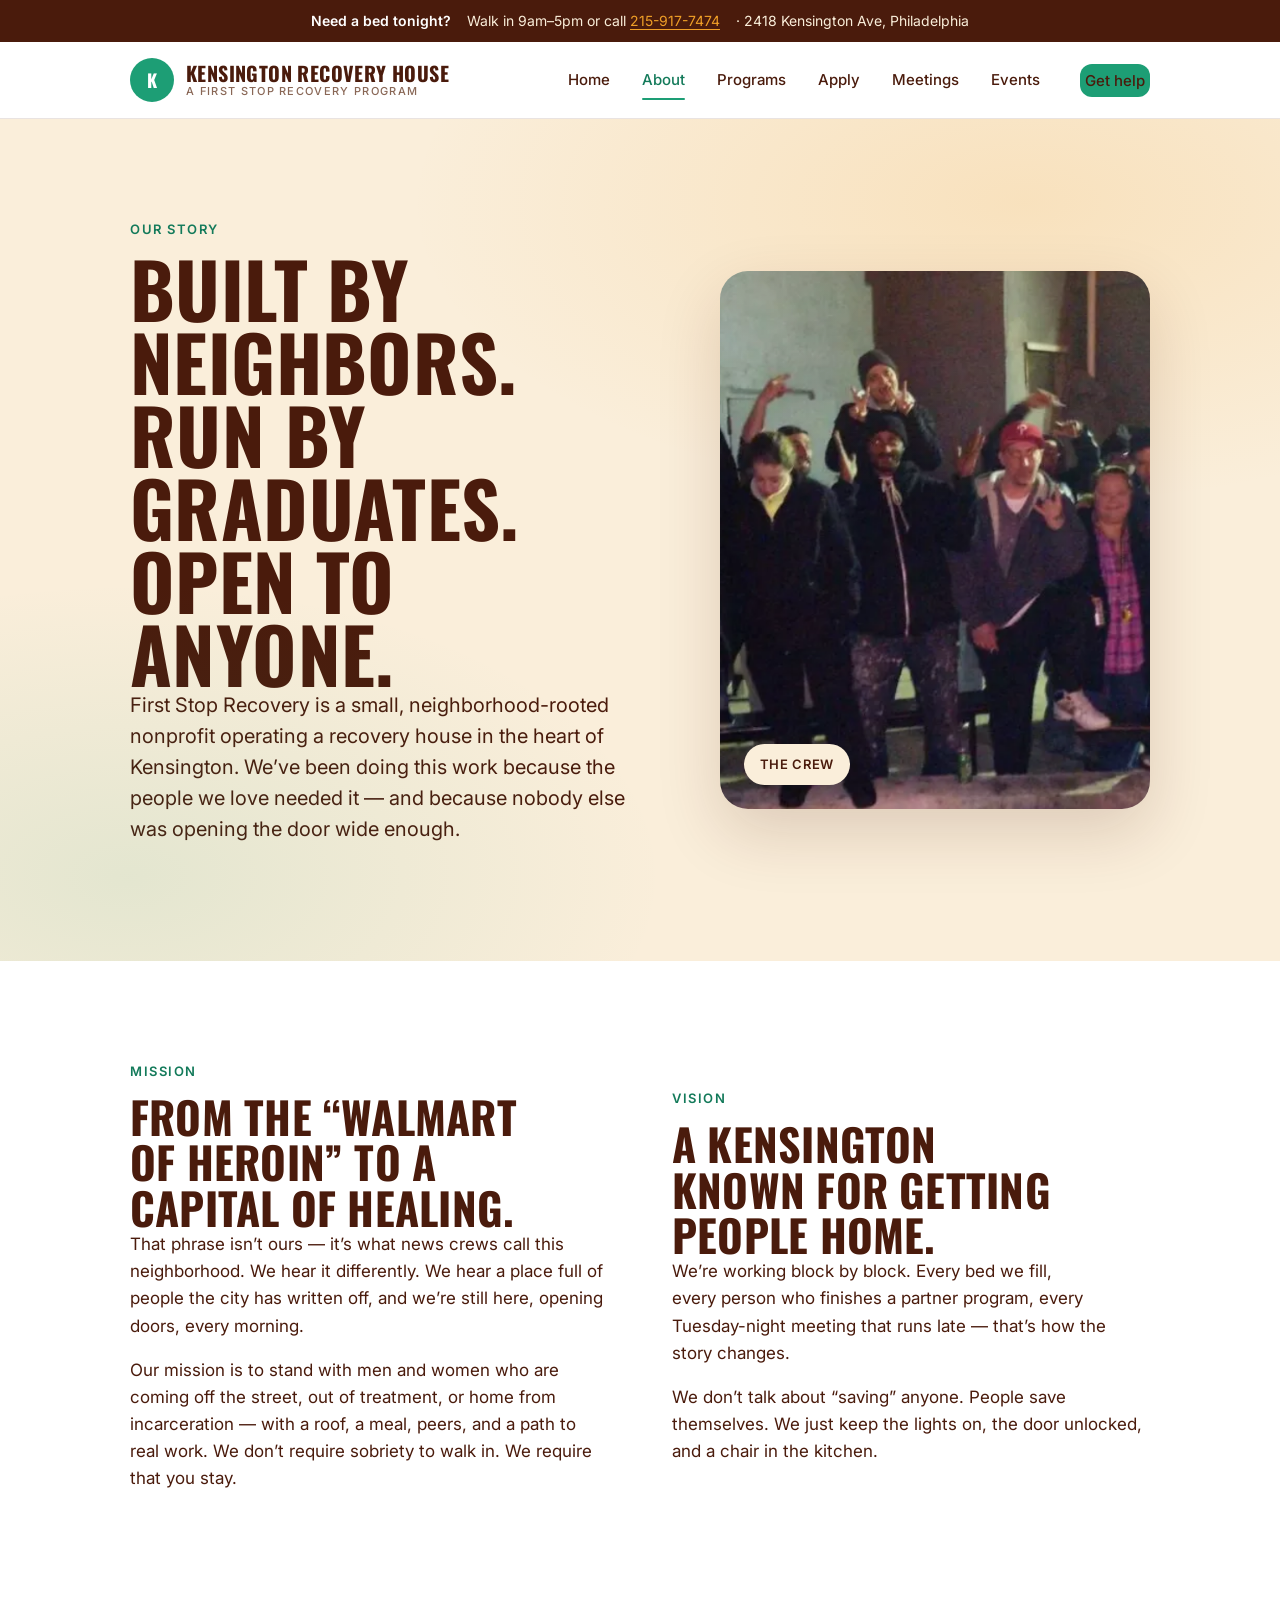
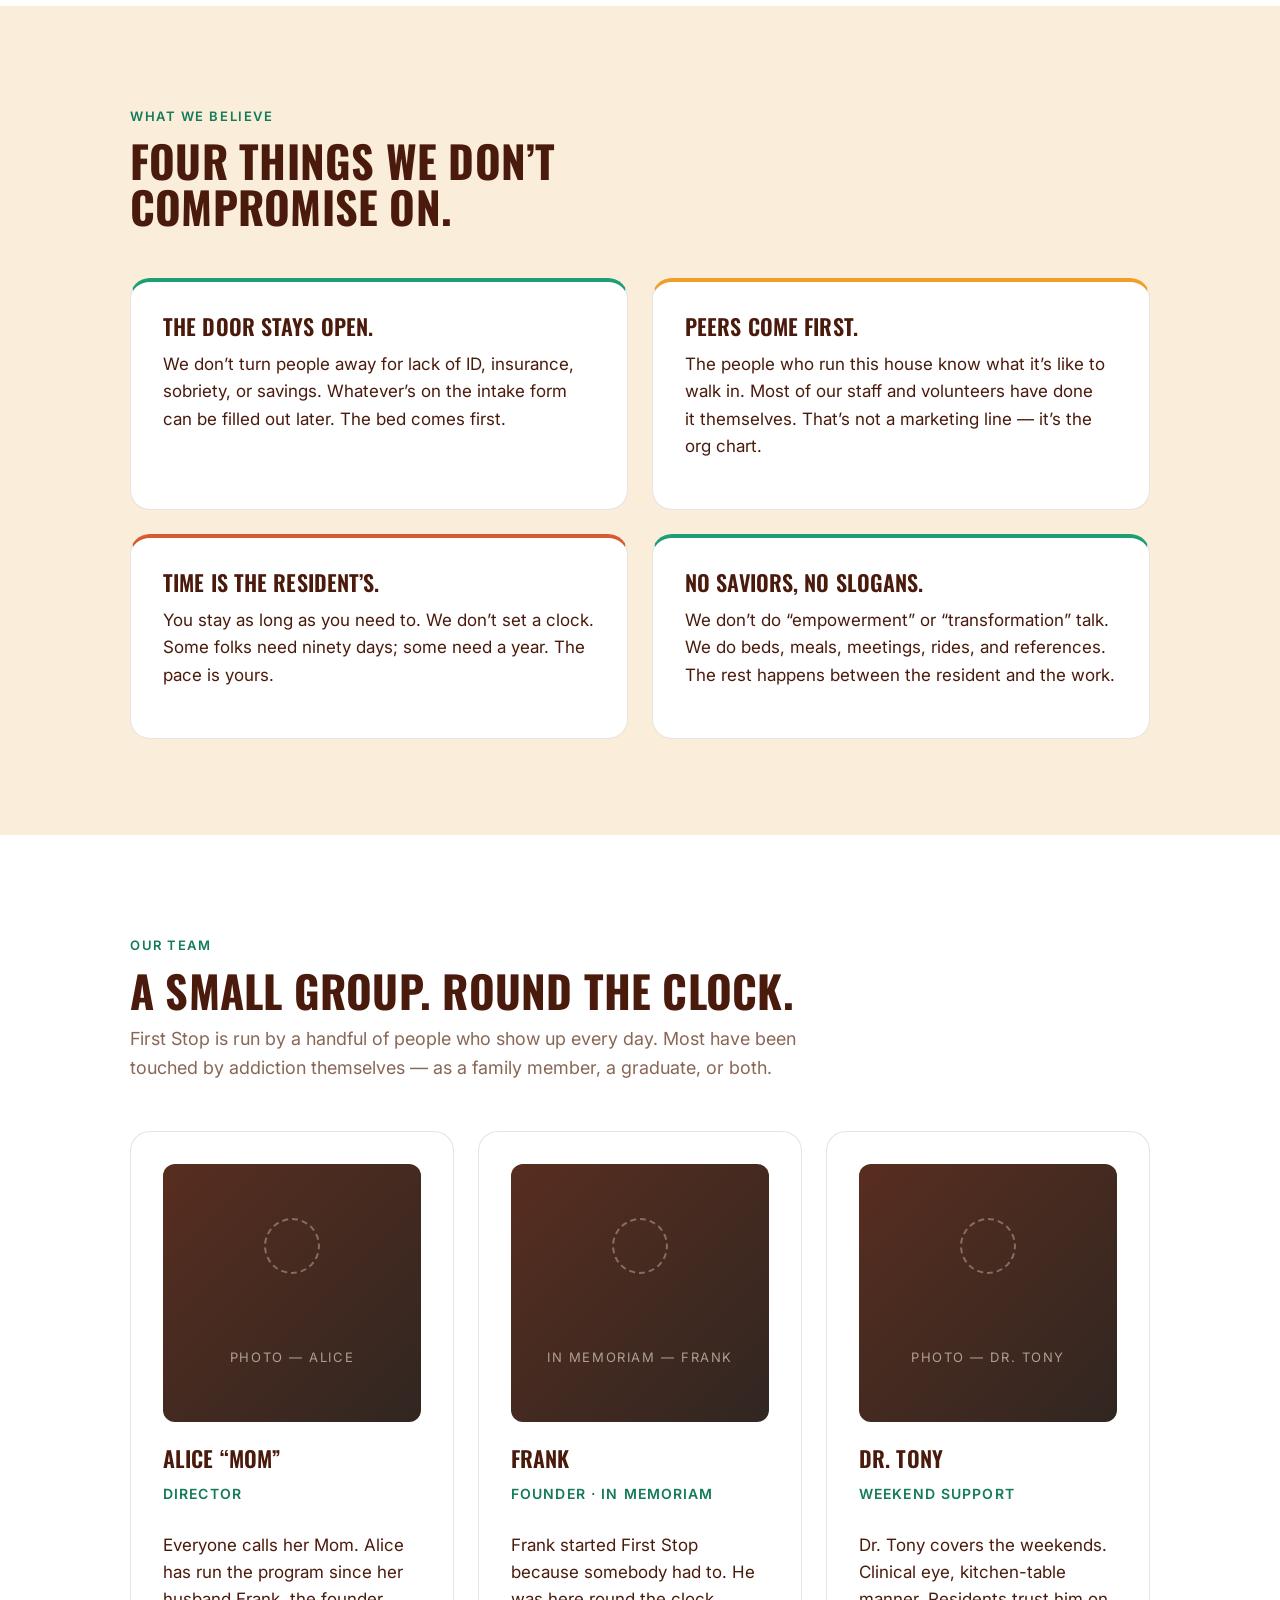
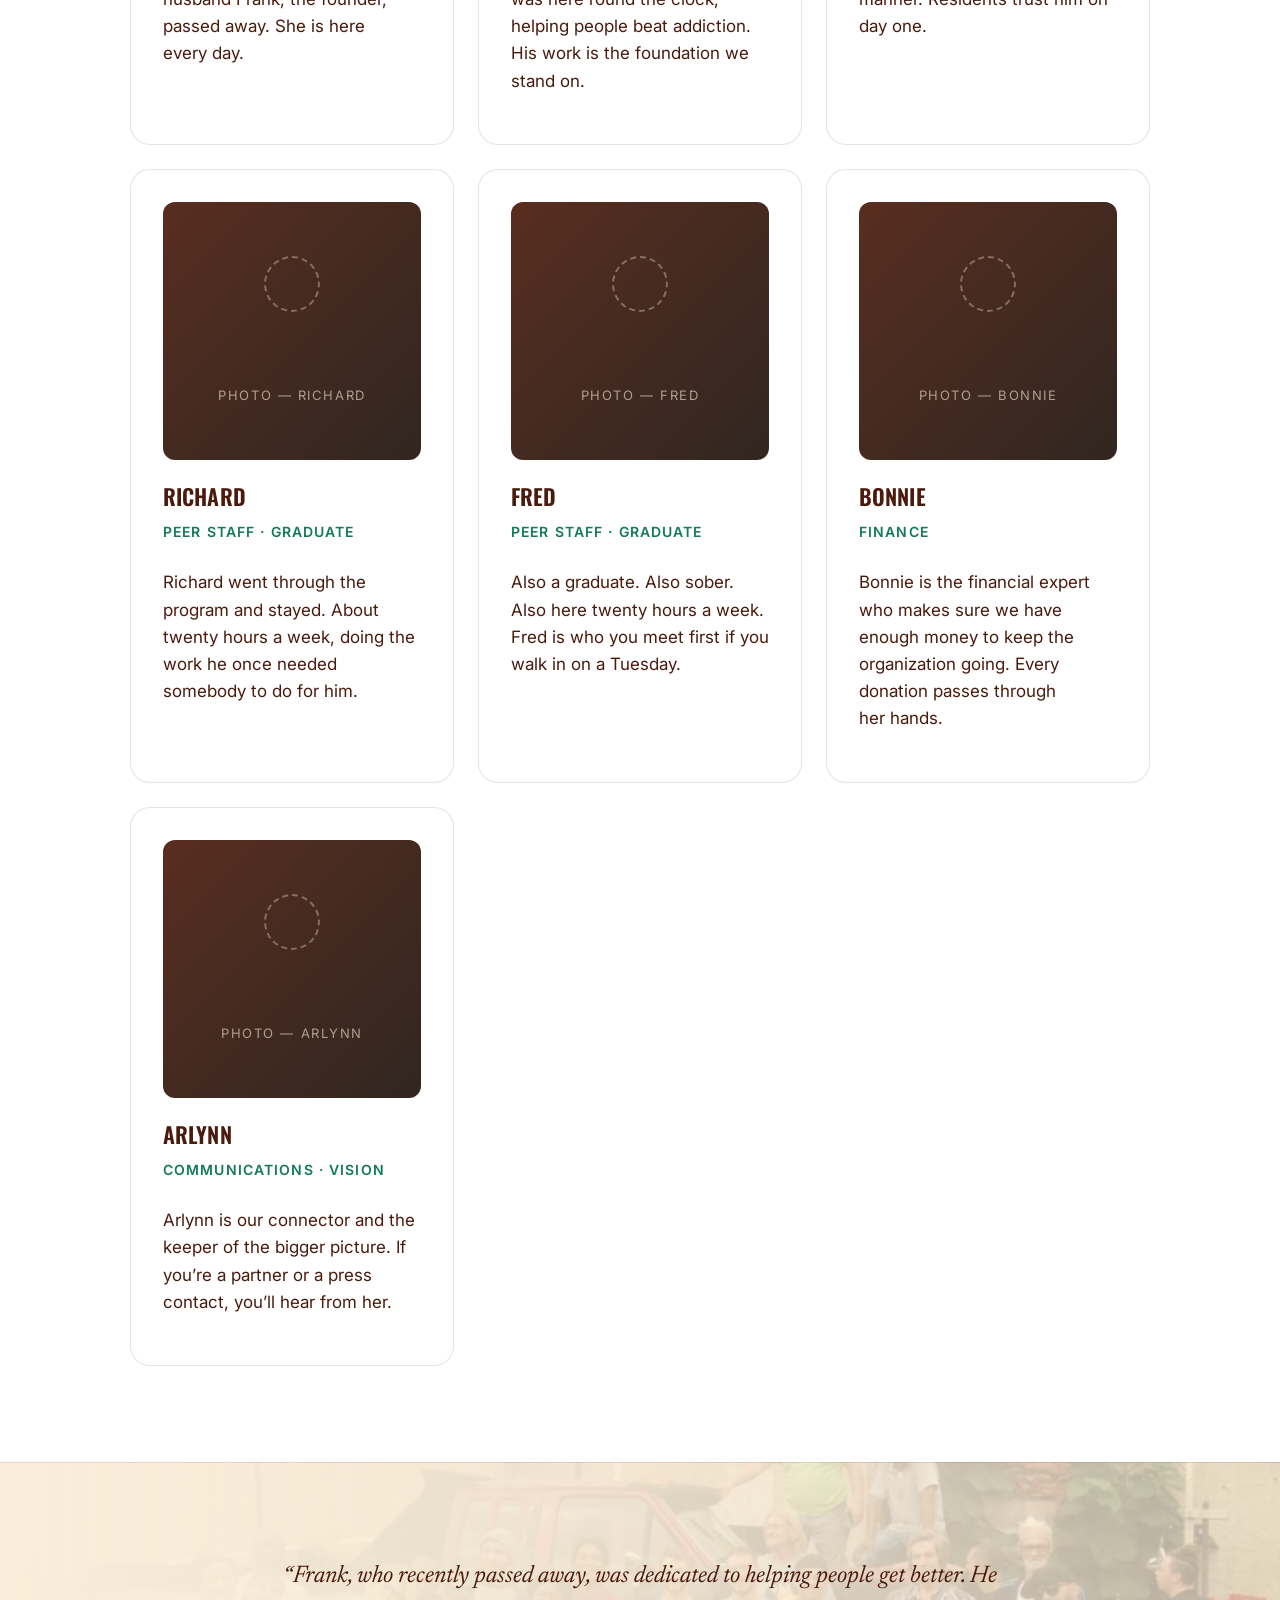
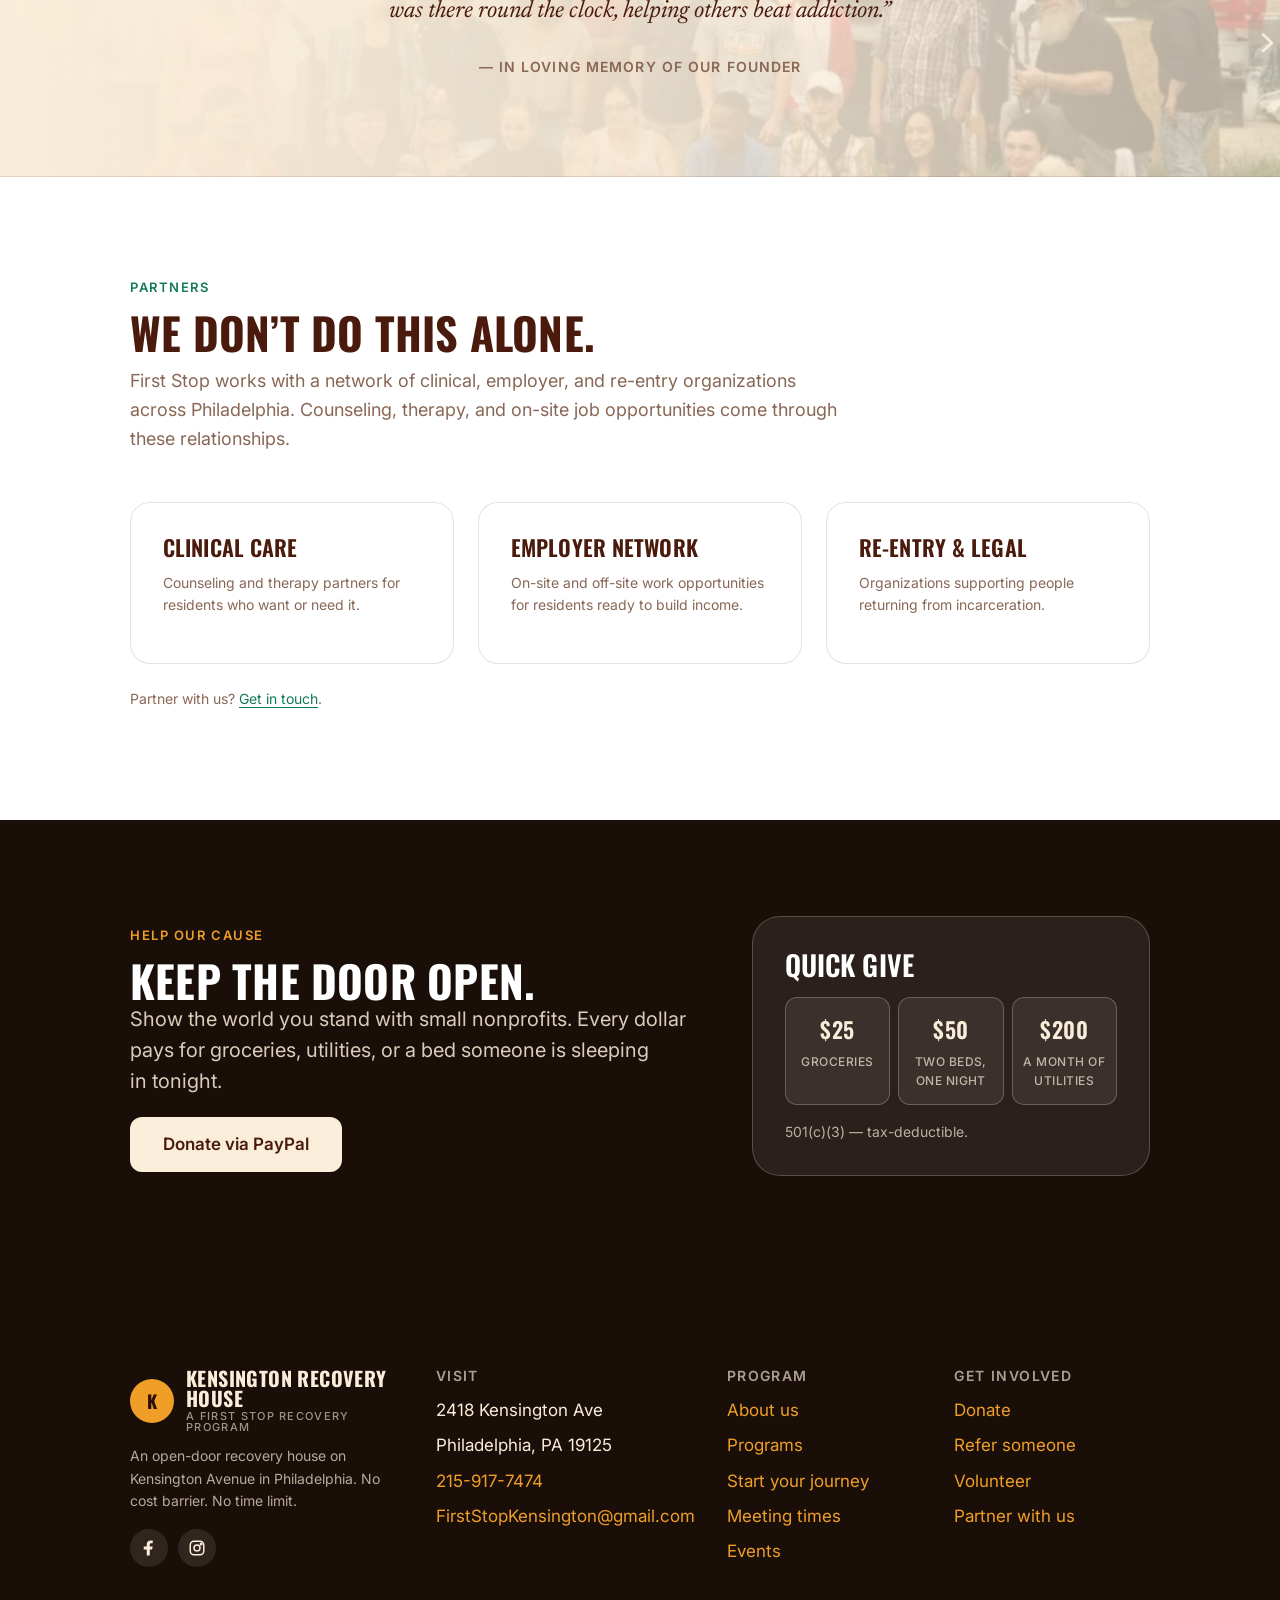
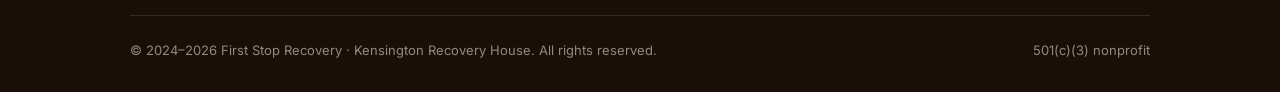
==== about.html @ dc56dfa8 "Initial website import for Kensington Recovery House. Capture the current static site as a standalon" ====
<!doctype html>
<html lang="en">
<head>
  <meta charset="utf-8" />
  <meta name="viewport" content="width=device-width, initial-scale=1" />
  <title>About — Kensington Recovery House</title>
  <meta name="description" content="The story, mission, and team behind First Stop Recovery in Kensington, Philadelphia." />
  <meta name="theme-color" content="#1A0E08" />
  <link rel="stylesheet" href="styles.css" />
  <link rel="icon" type="image/svg+xml" href="favicon.svg" />
</head>
<body data-screen-label="About">
  <a class="skip" href="#main">Skip to content</a>

  <div class="urgent-strip">
    <strong>Need a bed tonight?</strong>
    <span>Walk in 9am&ndash;5pm or call <a href="tel:2159177474">215-917-7474</a></span>
    <span>&middot; 2418 Kensington Ave, Philadelphia</span>
  </div>

  <header class="site-header">
    <div class="site-header-inner">
      <a class="brand" href="index.html" aria-label="Kensington Recovery House home">
        <span class="brand-mark" aria-hidden="true">K</span>
        <span class="brand-words">Kensington Recovery House<span class="sub">A First Stop Recovery program</span></span>
      </a>
      <button class="nav-toggle" aria-label="Open menu" aria-expanded="false" id="navToggle"><span></span></button>
      <nav class="nav" id="nav">
        <a href="index.html">Home</a>
        <a href="about.html" class="is-active">About</a>
        <a href="programs.html">Programs</a>
        <a href="start-your-journey.html">Apply</a>
        <a href="meeting-times.html">Meetings</a>
        <a href="events.html">Events</a>
        <a class="btn btn-primary nav-cta" href="start-your-journey.html">Get help</a>
      </nav>
    </div>
  </header>

  <main id="main">

    <!-- ============ PAGE HERO ============ -->
    <section class="hero" style="padding: var(--space-9) 0;">
      <div class="container hero-inner">
        <div>
          <span class="eyebrow">Our story</span>
          <h1>Built by neighbors. Run by graduates. Open to anyone.</h1>
          <p class="lead">First Stop Recovery is a small, neighborhood-rooted nonprofit operating a recovery house in the heart of Kensington. We&rsquo;ve been doing this work because the people we love needed it &mdash; and because nobody else was opening the door wide enough.</p>
        </div>
        <div class="hero-photo" style="background-image: url('photos/group-outdoor.png'); background-size: cover; background-position: center;" role="img" aria-label="Group portrait of the First Stop crew">
          <span class="photo-tag">The crew</span>
        </div>
      </div>
    </section>

    <!-- ============ MISSION / VISION ============ -->
    <section class="bg-paper">
      <div class="container">
        <div class="split">
          <div>
            <span class="eyebrow">Mission</span>
            <h2>From the &ldquo;Walmart of Heroin&rdquo; to a capital of healing.</h2>
            <p>That phrase isn&rsquo;t ours &mdash; it&rsquo;s what news crews call this neighborhood. We hear it differently. We hear a place full of people the city has written off, and we&rsquo;re still here, opening doors, every morning.</p>
            <p>Our mission is to stand with men and women who are coming off the street, out of treatment, or home from incarceration &mdash; with a roof, a meal, peers, and a path to real work. We don&rsquo;t require sobriety to walk in. We require that you stay.</p>
          </div>
          <div>
            <span class="eyebrow">Vision</span>
            <h2>A Kensington known for getting people home.</h2>
            <p>We&rsquo;re working block by block. Every bed we fill, every person who finishes a partner program, every Tuesday-night meeting that runs late &mdash; that&rsquo;s how the story changes.</p>
            <p>We don&rsquo;t talk about &ldquo;saving&rdquo; anyone. People save themselves. We just keep the lights on, the door unlocked, and a chair in the kitchen.</p>
          </div>
        </div>
      </div>
    </section>

    <!-- ============ VALUES ============ -->
    <section class="bg-cream">
      <div class="container">
        <div class="section-head">
          <span class="eyebrow">What we believe</span>
          <h2>Four things we don&rsquo;t compromise on.</h2>
        </div>
        <div class="grid-2">
          <div class="card card-accent">
            <h3>The door stays open.</h3>
            <p>We don&rsquo;t turn people away for lack of ID, insurance, sobriety, or savings. Whatever&rsquo;s on the intake form can be filled out later. The bed comes first.</p>
          </div>
          <div class="card card-accent gold">
            <h3>Peers come first.</h3>
            <p>The people who run this house know what it&rsquo;s like to walk in. Most of our staff and volunteers have done it themselves. That&rsquo;s not a marketing line &mdash; it&rsquo;s the org chart.</p>
          </div>
          <div class="card card-accent red">
            <h3>Time is the resident&rsquo;s.</h3>
            <p>You stay as long as you need to. We don&rsquo;t set a clock. Some folks need ninety days; some need a year. The pace is yours.</p>
          </div>
          <div class="card card-accent">
            <h3>No saviors, no slogans.</h3>
            <p>We don&rsquo;t do &ldquo;empowerment&rdquo; or &ldquo;transformation&rdquo; talk. We do beds, meals, meetings, rides, and references. The rest happens between the resident and the work.</p>
          </div>
        </div>
      </div>
    </section>

    <!-- ============ THE TEAM ============ -->
    <section class="bg-paper">
      <div class="container">
        <div class="section-head">
          <span class="eyebrow">Our team</span>
          <h2>A small group. Round the clock.</h2>
          <p>First Stop is run by a handful of people who show up every day. Most have been touched by addiction themselves &mdash; as a family member, a graduate, or both.</p>
        </div>
        <div class="grid-3">
          <div class="card">
            <div class="photo-placeholder" style="aspect-ratio: 1/1; border-radius: var(--radius-md); margin-bottom: var(--space-3);">Photo &mdash; Alice</div>
            <h3 style="font-size: 22px;">Alice &ldquo;Mom&rdquo;</h3>
            <p class="small" style="color: var(--teal-press); font-weight: 600; text-transform: uppercase; letter-spacing: 0.08em;">Director</p>
            <p>Everyone calls her Mom. Alice has run the program since her husband Frank, the founder, passed away. She is here every day.</p>
          </div>
          <div class="card">
            <div class="photo-placeholder" style="aspect-ratio: 1/1; border-radius: var(--radius-md); margin-bottom: var(--space-3);">In memoriam &mdash; Frank</div>
            <h3 style="font-size: 22px;">Frank</h3>
            <p class="small" style="color: var(--teal-press); font-weight: 600; text-transform: uppercase; letter-spacing: 0.08em;">Founder &middot; In memoriam</p>
            <p>Frank started First Stop because somebody had to. He was here round the clock, helping people beat addiction. His work is the foundation we stand on.</p>
          </div>
          <div class="card">
            <div class="photo-placeholder" style="aspect-ratio: 1/1; border-radius: var(--radius-md); margin-bottom: var(--space-3);">Photo &mdash; Dr. Tony</div>
            <h3 style="font-size: 22px;">Dr. Tony</h3>
            <p class="small" style="color: var(--teal-press); font-weight: 600; text-transform: uppercase; letter-spacing: 0.08em;">Weekend support</p>
            <p>Dr. Tony covers the weekends. Clinical eye, kitchen-table manner. Residents trust him on day one.</p>
          </div>
          <div class="card">
            <div class="photo-placeholder" style="aspect-ratio: 1/1; border-radius: var(--radius-md); margin-bottom: var(--space-3);">Photo &mdash; Richard</div>
            <h3 style="font-size: 22px;">Richard</h3>
            <p class="small" style="color: var(--teal-press); font-weight: 600; text-transform: uppercase; letter-spacing: 0.08em;">Peer staff &middot; Graduate</p>
            <p>Richard went through the program and stayed. About twenty hours a week, doing the work he once needed somebody to do for him.</p>
          </div>
          <div class="card">
            <div class="photo-placeholder" style="aspect-ratio: 1/1; border-radius: var(--radius-md); margin-bottom: var(--space-3);">Photo &mdash; Fred</div>
            <h3 style="font-size: 22px;">Fred</h3>
            <p class="small" style="color: var(--teal-press); font-weight: 600; text-transform: uppercase; letter-spacing: 0.08em;">Peer staff &middot; Graduate</p>
            <p>Also a graduate. Also sober. Also here twenty hours a week. Fred is who you meet first if you walk in on a Tuesday.</p>
          </div>
          <div class="card">
            <div class="photo-placeholder" style="aspect-ratio: 1/1; border-radius: var(--radius-md); margin-bottom: var(--space-3);">Photo &mdash; Bonnie</div>
            <h3 style="font-size: 22px;">Bonnie</h3>
            <p class="small" style="color: var(--teal-press); font-weight: 600; text-transform: uppercase; letter-spacing: 0.08em;">Finance</p>
            <p>Bonnie is the financial expert who makes sure we have enough money to keep the organization going. Every donation passes through her hands.</p>
          </div>
          <div class="card">
            <div class="photo-placeholder" style="aspect-ratio: 1/1; border-radius: var(--radius-md); margin-bottom: var(--space-3);">Photo &mdash; Arlynn</div>
            <h3 style="font-size: 22px;">Arlynn</h3>
            <p class="small" style="color: var(--teal-press); font-weight: 600; text-transform: uppercase; letter-spacing: 0.08em;">Communications &middot; Vision</p>
            <p>Arlynn is our connector and the keeper of the bigger picture. If you&rsquo;re a partner or a press contact, you&rsquo;ll hear from her.</p>
          </div>
        </div>
      </div>
    </section>

    <!-- ============ FRANK TRIBUTE ============ -->
    <section class="callout" style="background-image: linear-gradient(to right, var(--cream) 0%, color-mix(in srgb, var(--cream) 90%, transparent) 50%, color-mix(in srgb, var(--cream) 70%, transparent) 100%), url('photos/group-night.png'); background-size: cover; background-position: center;">
      <div class="container">
        <p class="quote">&ldquo;Frank, who recently passed away, was dedicated to helping people get better. He was there round the clock, helping others beat addiction.&rdquo;</p>
        <cite>&mdash; In loving memory of our founder</cite>
      </div>
    </section>

    <!-- ============ PARTNERS ============ -->
    <section class="bg-paper">
      <div class="container">
        <div class="section-head">
          <span class="eyebrow">Partners</span>
          <h2>We don&rsquo;t do this alone.</h2>
          <p>First Stop works with a network of clinical, employer, and re-entry organizations across Philadelphia. Counseling, therapy, and on-site job opportunities come through these relationships.</p>
        </div>
        <div class="grid-3">
          <div class="card"><h3>Clinical care</h3><p class="small" style="color: var(--fg-muted);">Counseling and therapy partners for residents who want or need it.</p></div>
          <div class="card"><h3>Employer network</h3><p class="small" style="color: var(--fg-muted);">On-site and off-site work opportunities for residents ready to build income.</p></div>
          <div class="card"><h3>Re-entry & legal</h3><p class="small" style="color: var(--fg-muted);">Organizations supporting people returning from incarceration.</p></div>
        </div>
        <p class="small" style="color: var(--fg-muted); margin-top: var(--space-5);">Partner with us? <a href="start-your-journey.html#partner">Get in touch</a>.</p>
      </div>
    </section>

    <!-- ============ DONATE CTA ============ -->
    <section class="cta-band">
      <div class="container">
        <div>
          <span class="eyebrow" style="color: var(--gold);">Help our cause</span>
          <h2>Keep the door open.</h2>
          <p class="lead" style="color: color-mix(in srgb, var(--cream) 85%, transparent); max-width: 50ch;">Show the world you stand with small nonprofits. Every dollar pays for groceries, utilities, or a bed someone is sleeping in tonight.</p>
          <a class="btn btn-on-dark btn-lg" href="https://www.paypal.com/donate" target="_blank" rel="noopener">Donate via PayPal</a>
        </div>
        <div class="donate-card">
          <h3 style="color: #fff;">Quick give</h3>
          <div class="donate-row">
            <a class="donate-amount" href="https://www.paypal.com/donate" target="_blank" rel="noopener">$25<span class="note">Groceries</span></a>
            <a class="donate-amount" href="https://www.paypal.com/donate" target="_blank" rel="noopener">$50<span class="note">Two beds, one night</span></a>
            <a class="donate-amount" href="https://www.paypal.com/donate" target="_blank" rel="noopener">$200<span class="note">A month of utilities</span></a>
          </div>
          <small style="color: color-mix(in srgb, var(--cream) 70%, transparent);">501(c)(3) &mdash; tax-deductible.</small>
        </div>
      </div>
    </section>

  </main>

  <footer class="site-footer">
    <div class="container">
      <div class="footer-grid">
        <div class="footer-brand">
          <a class="brand" href="index.html" style="color: var(--cream);">
            <span class="brand-mark" aria-hidden="true">K</span>
            <span class="brand-words">Kensington Recovery House<span class="sub" style="color: color-mix(in srgb, var(--cream) 60%, transparent);">A First Stop Recovery program</span></span>
          </a>
          <p>An open-door recovery house on Kensington Avenue in Philadelphia. No cost barrier. No time limit.</p>
          <div class="social-row" style="margin-top: var(--space-4);">
            <a href="https://www.facebook.com/firststoprecovery/" target="_blank" rel="noopener" aria-label="Facebook"><svg width="18" height="18" viewBox="0 0 24 24" fill="currentColor"><path d="M13 22v-8h3l1-4h-4V7.5c0-1.1.5-2 2-2h2V2.1C16.6 2 15.4 1.9 14.3 1.9c-3.2 0-5.3 2-5.3 5.5V10H5v4h4v8h4z"/></svg></a>
            <a href="https://www.instagram.com/" target="_blank" rel="noopener" aria-label="Instagram"><svg width="18" height="18" viewBox="0 0 24 24" fill="none" stroke="currentColor" stroke-width="2"><rect x="3" y="3" width="18" height="18" rx="5"/><circle cx="12" cy="12" r="4"/><circle cx="17.5" cy="6.5" r="1" fill="currentColor"/></svg></a>
          </div>
        </div>
        <div><h4>Visit</h4><ul><li>2418 Kensington Ave</li><li>Philadelphia, PA 19125</li><li><a href="tel:2159177474">215-917-7474</a></li><li><a href="mailto:FirstStopKensington@gmail.com">FirstStopKensington@gmail.com</a></li></ul></div>
        <div><h4>Program</h4><ul><li><a href="about.html">About us</a></li><li><a href="programs.html">Programs</a></li><li><a href="start-your-journey.html">Start your journey</a></li><li><a href="meeting-times.html">Meeting times</a></li><li><a href="events.html">Events</a></li></ul></div>
        <div><h4>Get involved</h4><ul><li><a href="https://www.paypal.com/donate" target="_blank" rel="noopener">Donate</a></li><li><a href="start-your-journey.html#refer">Refer someone</a></li><li><a href="start-your-journey.html#volunteer">Volunteer</a></li><li><a href="start-your-journey.html#partner">Partner with us</a></li></ul></div>
      </div>
      <div class="footer-bottom">
        <span>&copy; 2024&ndash;2026 First Stop Recovery &middot; Kensington Recovery House. All rights reserved.</span>
        <span>501(c)(3) nonprofit</span>
      </div>
    </div>
  </footer>

  <script>
    (function(){var t=document.getElementById('navToggle'),n=document.getElementById('nav');if(!t||!n)return;t.addEventListener('click',function(){var o=n.classList.toggle('is-open');t.setAttribute('aria-expanded',String(o));});})();
    (function(){if(!('IntersectionObserver' in window))return;var els=document.querySelectorAll('.card, .stat, .section-head, .hero-photo');els.forEach(function(el){el.classList.add('reveal');});var io=new IntersectionObserver(function(es){es.forEach(function(e){if(e.isIntersecting){e.target.classList.add('in');io.unobserve(e.target);}});},{threshold:0.12});els.forEach(function(el){io.observe(el);});})();
  </script>
</body>
</html>
---- styles.css ----
/* =========================================================
   Kensington Recovery House — site styles
   Built on First Stop Recovery / Second Chance Slice tokens.
   Brand colors only — restrained for a serious, donor-facing site.
   ========================================================= */

@import url('https://fonts.googleapis.com/css2?family=Oswald:wght@500;600;700&family=Inter:wght@400;500;600;700&family=Newsreader:ital,opsz,wght@0,6..72,400;0,6..72,500;1,6..72,400&display=swap');

:root {
  /* Brand colors (from First Stop Recovery design tokens) */
  --espresso:       #4A1B0C;
  --espresso-ink:   #2E0F06;
  --cream:          #FAEEDA;
  --cream-deep:     #F1DFBF;
  --paper:          #FFFFFF;
  --char:           #1A0E08;
  --teal:           #1D9E75;   /* PRIMARY for this site — parent brand accent */
  --teal-press:     #137A5A;
  --gold:           #EF9F27;   /* warm accent */
  --gold-press:     #D58711;
  --red:            #D85A30;   /* used sparingly for emphasis */
  --red-press:      #B94823;

  /* Ink / surfaces */
  --fg:             var(--espresso);
  --fg-muted:       color-mix(in srgb, var(--espresso) 64%, var(--cream));
  --fg-faint:       color-mix(in srgb, var(--espresso) 38%, var(--cream));
  --fg-on-dark:     var(--cream);
  --bg:             var(--paper);
  --bg-alt:         var(--cream);
  --bg-deep:        var(--char);

  --border:         color-mix(in srgb, var(--espresso) 12%, transparent);
  --border-strong:  color-mix(in srgb, var(--espresso) 28%, transparent);

  /* Type */
  --font-display: 'Oswald', 'Barlow Condensed', 'Arial Narrow', sans-serif;
  --font-body:    'Inter', ui-sans-serif, system-ui, sans-serif;
  --font-serif:   'Newsreader', Georgia, serif;

  /* Spacing */
  --space-1: 4px;  --space-2: 8px;  --space-3: 12px;
  --space-4: 16px; --space-5: 24px; --space-6: 32px;
  --space-7: 48px; --space-8: 64px; --space-9: 96px; --space-10: 128px;

  /* Radii */
  --radius-sm: 6px;
  --radius-md: 12px;
  --radius-lg: 20px;
  --radius-xl: 28px;
  --radius-full: 999px;

  /* Shadows — warm tinted, never gray */
  --shadow-sm:    0 1px 2px rgba(74,27,12,0.06);
  --shadow-md:    0 4px 14px rgba(74,27,12,0.08);
  --shadow-lg:    0 12px 40px rgba(74,27,12,0.12);
  --shadow-xl:    0 24px 64px rgba(74,27,12,0.16);
  --shadow-focus: 0 0 0 3px color-mix(in srgb, var(--teal) 30%, transparent);

  /* Motion */
  --ease-out: cubic-bezier(0.2, 0.7, 0.2, 1);
  --dur-base: 180ms;

  /* Layout */
  --max-content: 1180px;
  --gutter-d: 80px;
  --gutter-m: 24px;
  --header-h: 76px;
}

/* ---------- reset ---------- */
*, *::before, *::after { box-sizing: border-box; }
html { -webkit-font-smoothing: antialiased; -moz-osx-font-smoothing: grayscale; scroll-behavior: smooth; }
body {
  margin: 0;
  background: var(--bg);
  color: var(--fg);
  font-family: var(--font-body);
  font-size: 17px;
  line-height: 1.6;
}
img, svg { display: block; max-width: 100%; }

/* ---------- typography ---------- */
h1, h2, h3, h4 {
  font-family: var(--font-display);
  text-transform: uppercase;
  letter-spacing: 0.005em;
  margin: 0;
  text-wrap: balance;
  color: var(--fg);
}
h1 { font-weight: 700; font-size: clamp(40px, 6vw, 64px); line-height: 0.98; }
h2 { font-weight: 700; font-size: clamp(30px, 4vw, 44px); line-height: 1.04; }
h3 { font-weight: 600; font-size: clamp(22px, 2.2vw, 28px); line-height: 1.15; }
h4 { font-weight: 600; font-size: 20px; line-height: 1.2; }
p  { margin: 0 0 1em; text-wrap: pretty; }
.lead { font-size: 20px; line-height: 1.55; color: var(--fg); }
small, .small { font-size: 14px; }
.eyebrow {
  display: inline-block;
  font-family: var(--font-body);
  font-size: 13px;
  font-weight: 600;
  text-transform: uppercase;
  letter-spacing: 0.12em;
  color: var(--teal-press);
  margin-bottom: var(--space-3);
}
.quote {
  font-family: var(--font-serif);
  font-size: 24px;
  line-height: 1.45;
  font-style: italic;
  color: var(--fg);
}
a { color: var(--teal-press); text-decoration: underline; text-underline-offset: 3px; text-decoration-thickness: 1px;
    transition: color var(--dur-base) var(--ease-out), text-decoration-thickness var(--dur-base) var(--ease-out); }
a:hover { color: var(--teal); text-decoration-thickness: 2px; }
::selection { background: var(--gold); color: var(--espresso-ink); }

/* ---------- layout ---------- */
.container {
  max-width: var(--max-content);
  margin: 0 auto;
  padding: 0 var(--gutter-d);
}
@media (max-width: 800px) {
  .container { padding: 0 var(--gutter-m); }
}
section { padding: var(--space-9) 0; }
@media (max-width: 800px) { section { padding: var(--space-8) 0; } }

.bg-paper { background: var(--paper); }
.bg-cream { background: var(--bg-alt); }
.bg-char  { background: var(--bg-deep); color: var(--fg-on-dark); }
.bg-char h1, .bg-char h2, .bg-char h3, .bg-char h4 { color: var(--fg-on-dark); }
.bg-char a { color: var(--gold); }
.bg-char a:hover { color: var(--cream); }

/* ---------- buttons ---------- */
.btn {
  display: inline-flex;
  align-items: center;
  gap: var(--space-2);
  font-family: var(--font-body);
  font-weight: 600;
  font-size: 16px;
  line-height: 1;
  padding: 15px 26px;
  border-radius: var(--radius-md);
  border: 1.5px solid transparent;
  text-decoration: none;
  cursor: pointer;
  transition: background var(--dur-base) var(--ease-out),
              color var(--dur-base) var(--ease-out),
              transform 100ms var(--ease-out),
              box-shadow var(--dur-base) var(--ease-out);
}
.btn:active { transform: scale(0.97); }
.btn:focus-visible { outline: none; box-shadow: var(--shadow-focus); }

.btn-primary { background: var(--teal); color: #fff; }
.btn-primary:hover { background: var(--teal-press); color: #fff; text-decoration: none; }

.btn-red { background: var(--red); color: #fff; }
.btn-red:hover { background: var(--gold); color: var(--espresso-ink); text-decoration: none; }

.btn-secondary { background: transparent; color: var(--fg); border-color: var(--espresso); }
.btn-secondary:hover { background: var(--cream); color: var(--fg); text-decoration: none; }

.btn-on-dark { background: var(--cream); color: var(--espresso); }
.btn-on-dark:hover { background: var(--paper); color: var(--espresso); text-decoration: none; }

.btn-lg { padding: 18px 32px; font-size: 17px; }

/* ---------- pills / tags ---------- */
.pill {
  display: inline-flex;
  align-items: center;
  gap: 6px;
  padding: 6px 12px;
  border-radius: var(--radius-full);
  background: var(--cream);
  color: var(--fg);
  font-size: 13px;
  font-weight: 600;
  text-decoration: none;
  letter-spacing: 0.02em;
}
.pill-teal { background: color-mix(in srgb, var(--teal) 14%, var(--paper)); color: var(--teal-press); }
.pill-gold { background: color-mix(in srgb, var(--gold) 24%, var(--paper)); color: #7A4A05; }
.pill-red  { background: color-mix(in srgb, var(--red)  14%, var(--paper)); color: var(--red-press); }

/* ---------- header ---------- */
.site-header {
  position: sticky;
  top: 0;
  z-index: 50;
  background: color-mix(in srgb, var(--paper) 86%, transparent);
  backdrop-filter: saturate(140%) blur(12px);
  -webkit-backdrop-filter: saturate(140%) blur(12px);
  border-bottom: 1px solid var(--border);
}
.site-header-inner {
  height: var(--header-h);
  max-width: var(--max-content);
  margin: 0 auto;
  padding: 0 var(--gutter-d);
  display: flex;
  align-items: center;
  justify-content: space-between;
  gap: var(--space-5);
}
@media (max-width: 800px) {
  .site-header-inner { padding: 0 var(--gutter-m); }
}
.brand {
  display: inline-flex;
  align-items: center;
  gap: 12px;
  text-decoration: none;
  color: var(--fg);
  font-family: var(--font-display);
  font-weight: 700;
  font-size: 20px;
  letter-spacing: 0.02em;
  text-transform: uppercase;
  line-height: 1;
}
.brand:hover { color: var(--fg); text-decoration: none; }
.brand-mark {
  width: 44px; height: 44px;
  border-radius: var(--radius-full);
  background: var(--teal);
  display: grid; place-items: center;
  color: #fff;
  font-family: var(--font-display);
  font-weight: 700;
  font-size: 18px;
  letter-spacing: 0;
  flex-shrink: 0;
}
.brand-words { display: flex; flex-direction: column; line-height: 1; }
.brand-words .sub {
  font-family: var(--font-body);
  font-size: 11px;
  font-weight: 500;
  letter-spacing: 0.12em;
  color: var(--fg-muted);
  margin-top: 3px;
  text-transform: uppercase;
}

.nav { display: flex; align-items: center; gap: var(--space-5); }
.nav a {
  color: var(--fg);
  text-decoration: none;
  font-size: 15px;
  font-weight: 500;
  padding: 8px 4px;
  position: relative;
}
.nav a:hover { color: var(--teal-press); text-decoration: none; }
.nav a.is-active { color: var(--teal-press); }
.nav a.is-active::after {
  content: '';
  position: absolute;
  left: 4px; right: 4px; bottom: 0;
  height: 2px;
  background: var(--teal);
  border-radius: 2px;
}
.nav-cta { margin-left: var(--space-3); }

.nav-toggle {
  display: none;
  width: 44px; height: 44px;
  background: transparent;
  border: 1.5px solid var(--border-strong);
  border-radius: var(--radius-md);
  cursor: pointer;
  align-items: center;
  justify-content: center;
}
.nav-toggle span,
.nav-toggle span::before,
.nav-toggle span::after {
  display: block;
  width: 20px; height: 2px;
  background: var(--fg);
  border-radius: 2px;
  position: relative;
}
.nav-toggle span::before { content: ''; position: absolute; top: -6px; left: 0; }
.nav-toggle span::after  { content: ''; position: absolute; top:  6px; left: 0; }

@media (max-width: 1024px) {
  .nav-toggle { display: inline-flex; }
  .nav {
    position: absolute;
    top: var(--header-h);
    right: 0; left: 0;
    background: var(--paper);
    border-bottom: 1px solid var(--border);
    flex-direction: column;
    align-items: stretch;
    padding: var(--space-4) var(--gutter-m);
    gap: var(--space-3);
    box-shadow: var(--shadow-md);
    display: none;
  }
  .nav.is-open { display: flex; }
  .nav a { padding: 10px 4px; font-size: 17px; }
  .nav-cta { margin-left: 0; }
}

/* ---------- helper: top urgent strip ---------- */
.urgent-strip {
  background: var(--espresso);
  color: var(--cream);
  font-size: 14px;
  padding: 10px var(--gutter-d);
  display: flex;
  align-items: center;
  justify-content: center;
  gap: var(--space-4);
  flex-wrap: wrap;
}
.urgent-strip strong { color: #fff; font-weight: 600; }
.urgent-strip a { color: var(--gold); text-decoration: underline; }
@media (max-width: 800px) {
  .urgent-strip { padding: 10px var(--gutter-m); font-size: 13px; }
}

/* ---------- hero ---------- */
.hero {
  position: relative;
  padding: var(--space-10) 0 var(--space-9);
  background: var(--cream);
  overflow: hidden;
}
.hero::after {
  /* warm radial vignette */
  content: '';
  position: absolute;
  inset: 0;
  background: radial-gradient(80% 60% at 80% 10%, rgba(239,159,39,0.16), transparent 60%),
              radial-gradient(60% 50% at 10% 90%, rgba(29,158,117,0.10), transparent 70%);
  pointer-events: none;
}
.hero-inner {
  position: relative;
  display: grid;
  grid-template-columns: 1.1fr 0.9fr;
  gap: var(--space-8);
  align-items: center;
}
@media (max-width: 900px) {
  .hero { padding: var(--space-8) 0; }
  .hero-inner { grid-template-columns: 1fr; gap: var(--space-6); }
}
.hero h1 { font-size: clamp(44px, 6.5vw, 76px); line-height: 0.96; }
.hero h1 .accent { color: var(--teal-press); }
.hero p.lead { color: var(--fg); max-width: 52ch; }
.hero-ctas { display: flex; gap: var(--space-3); flex-wrap: wrap; margin-top: var(--space-5); }
.hero-meta {
  margin-top: var(--space-6);
  display: flex;
  gap: var(--space-5) var(--space-6);
  flex-wrap: wrap;
  font-size: 14px;
  color: var(--fg-muted);
}
.hero-meta strong { display: block; color: var(--fg); font-weight: 600; font-size: 16px; }

.hero-photo {
  aspect-ratio: 4 / 5;
  border-radius: var(--radius-xl);
  background: linear-gradient(135deg, #6b3922 0%, #2a1107 100%);
  position: relative;
  overflow: hidden;
  box-shadow: var(--shadow-xl);
}
.hero-photo .photo-tag {
  position: absolute;
  bottom: var(--space-5);
  left: var(--space-5);
  background: var(--cream);
  color: var(--espresso);
  padding: 10px 16px;
  border-radius: var(--radius-full);
  font-size: 13px;
  font-weight: 600;
  letter-spacing: 0.05em;
  text-transform: uppercase;
}

/* photo placeholder pattern */
.photo-placeholder {
  background:
    linear-gradient(135deg, color-mix(in srgb, var(--espresso) 92%, transparent), color-mix(in srgb, var(--char) 90%, transparent));
  display: grid;
  place-items: center;
  color: color-mix(in srgb, var(--cream) 60%, transparent);
  font-family: var(--font-body);
  font-size: 13px;
  letter-spacing: 0.12em;
  text-transform: uppercase;
  text-align: center;
  padding: var(--space-5);
}
.photo-placeholder::before {
  content: '';
  width: 56px; height: 56px;
  margin-bottom: 12px;
  border-radius: var(--radius-full);
  border: 2px dashed color-mix(in srgb, var(--cream) 35%, transparent);
}

/* ---------- generic two-column section ---------- */
.split {
  display: grid;
  grid-template-columns: 1fr 1fr;
  gap: var(--space-8);
  align-items: center;
}
@media (max-width: 900px) {
  .split { grid-template-columns: 1fr; gap: var(--space-6); }
}
.split.reverse > :first-child { order: 2; }
@media (max-width: 900px) {
  .split.reverse > :first-child { order: 0; }
}

/* ---------- stats / outcomes strip ---------- */
.stats {
  display: grid;
  grid-template-columns: repeat(4, 1fr);
  gap: var(--space-6);
  padding: var(--space-7) 0;
  border-top: 1px solid var(--border);
  border-bottom: 1px solid var(--border);
}
@media (max-width: 800px) {
  .stats { grid-template-columns: repeat(2, 1fr); gap: var(--space-5); }
}
.stat .num {
  font-family: var(--font-display);
  font-weight: 700;
  font-size: clamp(40px, 5vw, 56px);
  line-height: 1;
  color: var(--teal-press);
}
.stat .label {
  font-size: 14px;
  color: var(--fg-muted);
  margin-top: 6px;
  text-transform: uppercase;
  letter-spacing: 0.06em;
  font-weight: 600;
}

/* ---------- cards ---------- */
.card {
  background: var(--paper);
  border: 1px solid var(--border);
  border-radius: var(--radius-lg);
  padding: var(--space-6);
  transition: transform var(--dur-base) var(--ease-out), box-shadow var(--dur-base) var(--ease-out);
  display: flex;
  flex-direction: column;
  gap: var(--space-3);
}
.card:hover { transform: translateY(-2px); box-shadow: var(--shadow-md); }
.card-accent { border-top: 4px solid var(--teal); }
.card-accent.red { border-top-color: var(--red); }
.card-accent.gold { border-top-color: var(--gold); }
.card h3 { font-size: 22px; }
.card .small { color: var(--fg-muted); }
.card-icon {
  width: 48px; height: 48px;
  border-radius: var(--radius-md);
  background: color-mix(in srgb, var(--teal) 14%, var(--paper));
  color: var(--teal-press);
  display: grid; place-items: center;
  font-family: var(--font-display);
  font-weight: 700;
  font-size: 22px;
  margin-bottom: var(--space-2);
}
.card-icon.gold { background: color-mix(in srgb, var(--gold) 24%, var(--paper)); color: #7A4A05; }
.card-icon.red  { background: color-mix(in srgb, var(--red) 14%, var(--paper));  color: var(--red-press); }

.grid-3 {
  display: grid;
  grid-template-columns: repeat(3, 1fr);
  gap: var(--space-5);
}
.grid-2 {
  display: grid;
  grid-template-columns: repeat(2, 1fr);
  gap: var(--space-5);
}
@media (max-width: 900px) { .grid-3, .grid-2 { grid-template-columns: 1fr; } }

/* responsive photo strip on home page */
.photo-strip { display: grid; grid-template-columns: 2fr 1fr 1fr; gap: var(--space-4); }
@media (max-width: 900px) { .photo-strip { grid-template-columns: 1fr 1fr; } .photo-strip > :first-child { grid-column: span 2; } }
@media (max-width: 500px) { .photo-strip { grid-template-columns: 1fr; } .photo-strip > :first-child { grid-column: auto; } }
.past-grid { display: grid; grid-template-columns: repeat(3, 1fr); gap: var(--space-4); }
@media (max-width: 800px) { .past-grid { grid-template-columns: 1fr; } }

/* ---------- section heading block ---------- */
.section-head {
  max-width: 720px;
  margin-bottom: var(--space-7);
}
.section-head.center { margin-left: auto; margin-right: auto; text-align: center; }
.section-head p { color: var(--fg-muted); font-size: 18px; margin-top: var(--space-3); }

/* ---------- callout / quote band ---------- */
.callout {
  padding: var(--space-9) 0;
  text-align: center;
  background: var(--cream);
  border-top: 1px solid var(--border);
  border-bottom: 1px solid var(--border);
}
.callout .quote { max-width: 720px; margin: 0 auto var(--space-5); }
.callout cite {
  font-style: normal;
  font-size: 14px;
  letter-spacing: 0.08em;
  text-transform: uppercase;
  color: var(--fg-muted);
  font-weight: 600;
}

/* ---------- big CTA / donate band ---------- */
.cta-band {
  background: var(--bg-deep);
  color: var(--fg-on-dark);
  padding: var(--space-9) 0;
}
.cta-band h2 { color: #fff; }
.cta-band p { color: color-mix(in srgb, var(--cream) 80%, transparent); }
.cta-band .container {
  display: grid;
  grid-template-columns: 1.4fr 1fr;
  gap: var(--space-8);
  align-items: center;
}
@media (max-width: 900px) {
  .cta-band .container { grid-template-columns: 1fr; }
}
.donate-card {
  background: color-mix(in srgb, var(--paper) 8%, transparent);
  border: 1px solid color-mix(in srgb, var(--cream) 22%, transparent);
  border-radius: var(--radius-xl);
  padding: var(--space-6);
  display: flex;
  flex-direction: column;
  gap: var(--space-4);
}
.donate-row { display: flex; gap: var(--space-2); flex-wrap: wrap; }
.donate-amount {
  flex: 1 1 calc(33% - var(--space-2));
  text-align: center;
  padding: 14px 8px;
  border-radius: var(--radius-md);
  background: color-mix(in srgb, var(--paper) 8%, transparent);
  border: 1.5px solid color-mix(in srgb, var(--cream) 25%, transparent);
  color: var(--cream);
  text-decoration: none;
  font-family: var(--font-display);
  font-weight: 600;
  font-size: 22px;
  letter-spacing: 0.02em;
  transition: background var(--dur-base) var(--ease-out), border-color var(--dur-base) var(--ease-out);
}
.donate-amount:hover { background: color-mix(in srgb, var(--gold) 30%, transparent); border-color: var(--gold); color: #fff; }
.donate-amount .note {
  display: block;
  font-family: var(--font-body);
  font-size: 12px;
  font-weight: 500;
  letter-spacing: 0.04em;
  text-transform: uppercase;
  margin-top: 4px;
  color: color-mix(in srgb, var(--cream) 70%, transparent);
}

/* ---------- footer ---------- */
.site-footer {
  background: var(--char);
  color: var(--cream);
  padding: var(--space-9) 0 var(--space-6);
}
.site-footer a { color: var(--gold); text-decoration: none; }
.site-footer a:hover { color: var(--cream); text-decoration: underline; }
.footer-grid {
  display: grid;
  grid-template-columns: 1.4fr 1fr 1fr 1fr;
  gap: var(--space-6);
}
@media (max-width: 900px) { .footer-grid { grid-template-columns: 1fr 1fr; } }
@media (max-width: 600px) { .footer-grid { grid-template-columns: 1fr; } }
.footer-grid h4 {
  font-size: 14px;
  letter-spacing: 0.1em;
  text-transform: uppercase;
  color: color-mix(in srgb, var(--cream) 65%, transparent);
  font-family: var(--font-body);
  font-weight: 600;
  margin-bottom: var(--space-3);
}
.footer-grid ul { list-style: none; padding: 0; margin: 0; display: flex; flex-direction: column; gap: 8px; }
.footer-brand .brand-mark { background: var(--gold); color: var(--espresso-ink); }
.footer-brand p { color: color-mix(in srgb, var(--cream) 70%, transparent); font-size: 14px; margin-top: var(--space-3); }
.footer-bottom {
  display: flex;
  justify-content: space-between;
  align-items: center;
  flex-wrap: wrap;
  gap: var(--space-3);
  border-top: 1px solid color-mix(in srgb, var(--cream) 12%, transparent);
  margin-top: var(--space-7);
  padding-top: var(--space-5);
  font-size: 13px;
  color: color-mix(in srgb, var(--cream) 55%, transparent);
}
.social-row { display: flex; gap: 10px; }
.social-row a {
  width: 38px; height: 38px;
  display: grid; place-items: center;
  border-radius: var(--radius-full);
  background: color-mix(in srgb, var(--cream) 10%, transparent);
  color: var(--cream);
}
.social-row a:hover { background: var(--gold); color: var(--espresso-ink); text-decoration: none; }

/* ---------- forms ---------- */
.input, .textarea, .select {
  display: block;
  width: 100%;
  font-family: var(--font-body);
  font-size: 17px;
  color: var(--fg);
  background: var(--paper);
  border: 1.5px solid var(--border-strong);
  border-radius: var(--radius-md);
  padding: 12px 14px;
  transition: border-color var(--dur-base) var(--ease-out), box-shadow var(--dur-base) var(--ease-out);
}
.input:focus, .textarea:focus, .select:focus {
  outline: none;
  border-color: var(--teal);
  box-shadow: var(--shadow-focus);
}
label { font-weight: 600; font-size: 14px; display: block; margin-bottom: 6px; }
.field { margin-bottom: var(--space-4); }
.ghl-slot {
  background: color-mix(in srgb, var(--teal) 8%, var(--paper));
  border: 1.5px dashed color-mix(in srgb, var(--teal) 60%, transparent);
  border-radius: var(--radius-lg);
  padding: var(--space-6);
  text-align: center;
  color: var(--teal-press);
  font-size: 14px;
  font-weight: 500;
  line-height: 1.6;
}
.ghl-slot strong {
  display: block;
  font-family: var(--font-display);
  font-size: 18px;
  letter-spacing: 0.04em;
  color: var(--fg);
  text-transform: uppercase;
  margin-bottom: 6px;
}

/* ---------- utility ---------- */
.text-center { text-align: center; }
.mt-0 { margin-top: 0; } .mt-3 { margin-top: var(--space-3); } .mt-5 { margin-top: var(--space-5); } .mt-6 { margin-top: var(--space-6); }
.mb-0 { margin-bottom: 0; } .mb-3 { margin-bottom: var(--space-3); } .mb-5 { margin-bottom: var(--space-5); } .mb-6 { margin-bottom: var(--space-6); }
.divider { height: 1px; background: var(--border); margin: var(--space-8) 0; }

/* skip link */
.skip {
  position: absolute;
  left: -9999px;
  top: 0;
  background: var(--espresso);
  color: var(--cream);
  padding: 8px 14px;
  text-decoration: none;
  border-radius: 0 0 var(--radius-md) 0;
}
.skip:focus { left: 0; outline: none; }

/* fade-in on scroll */
@media (prefers-reduced-motion: no-preference) {
  .reveal { opacity: 0; transform: translateY(12px); transition: opacity 600ms var(--ease-out), transform 600ms var(--ease-out); }
  .reveal.in { opacity: 1; transform: none; }
}
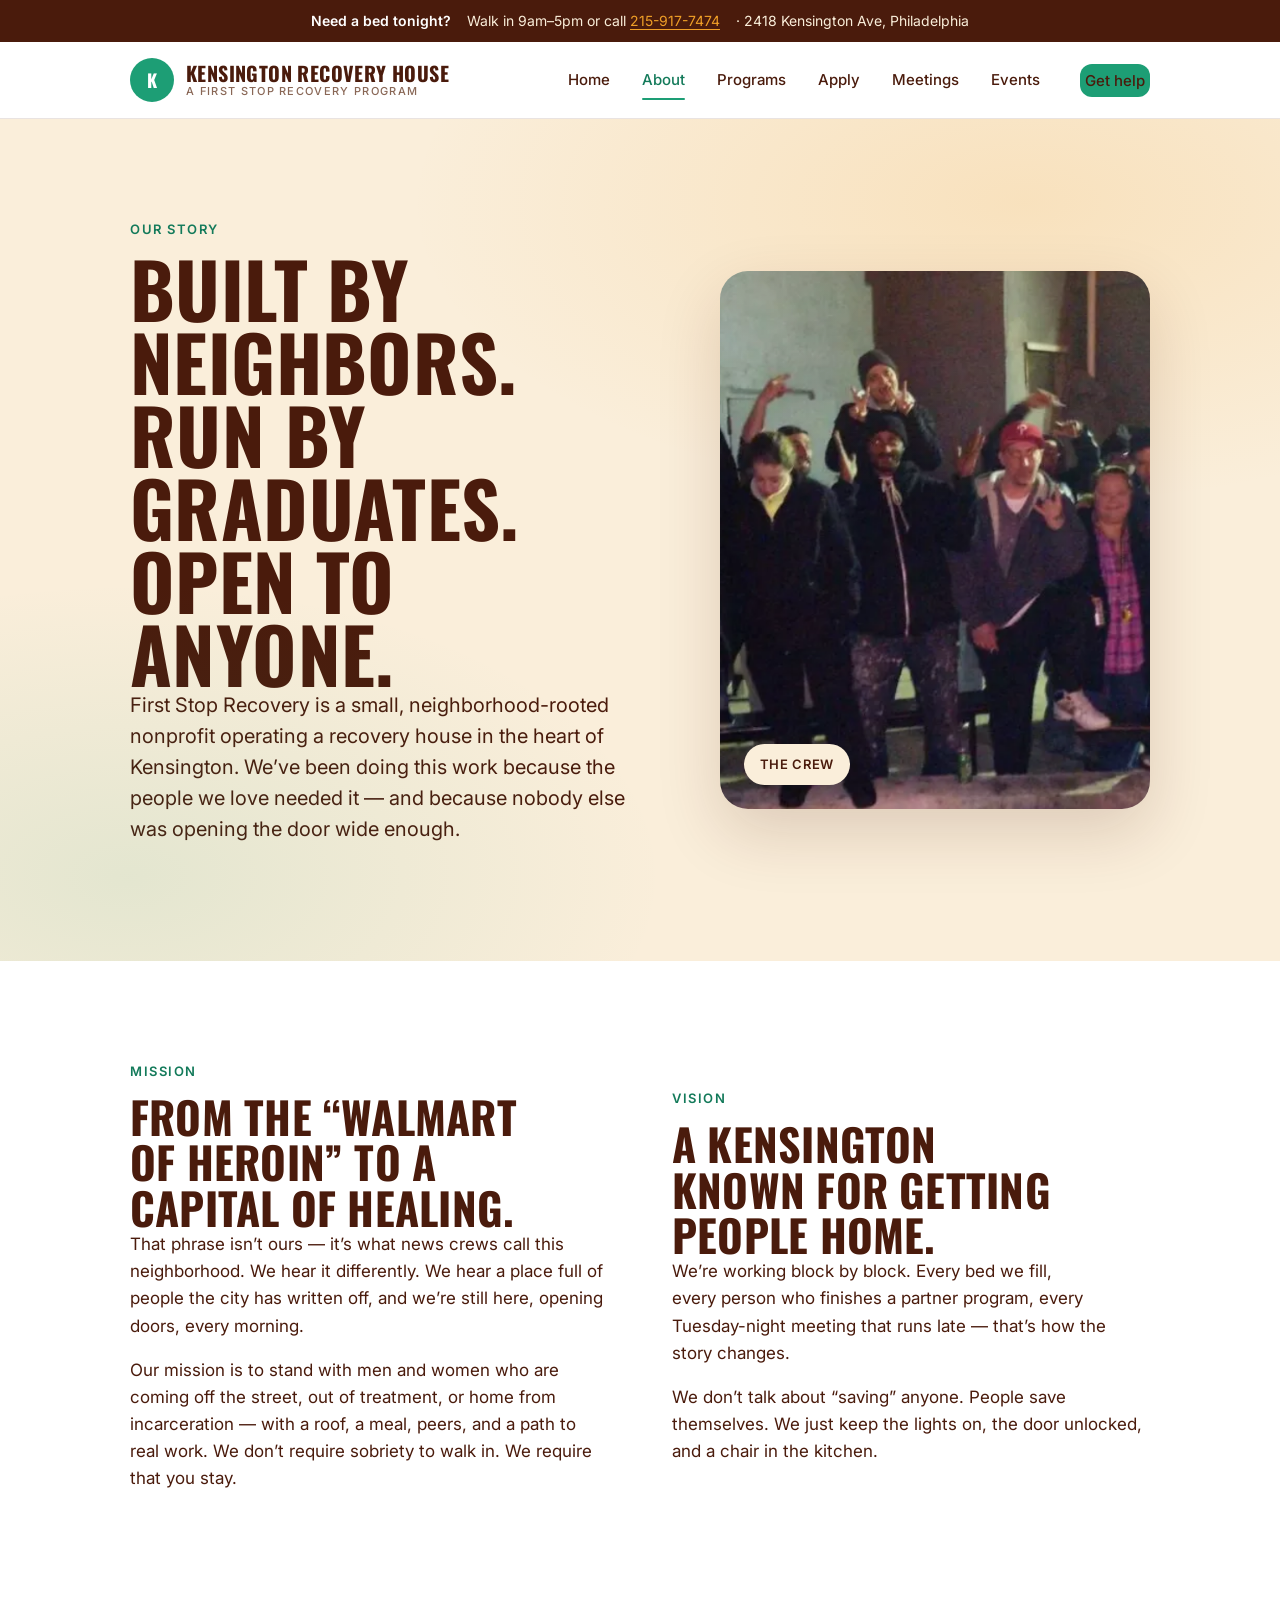
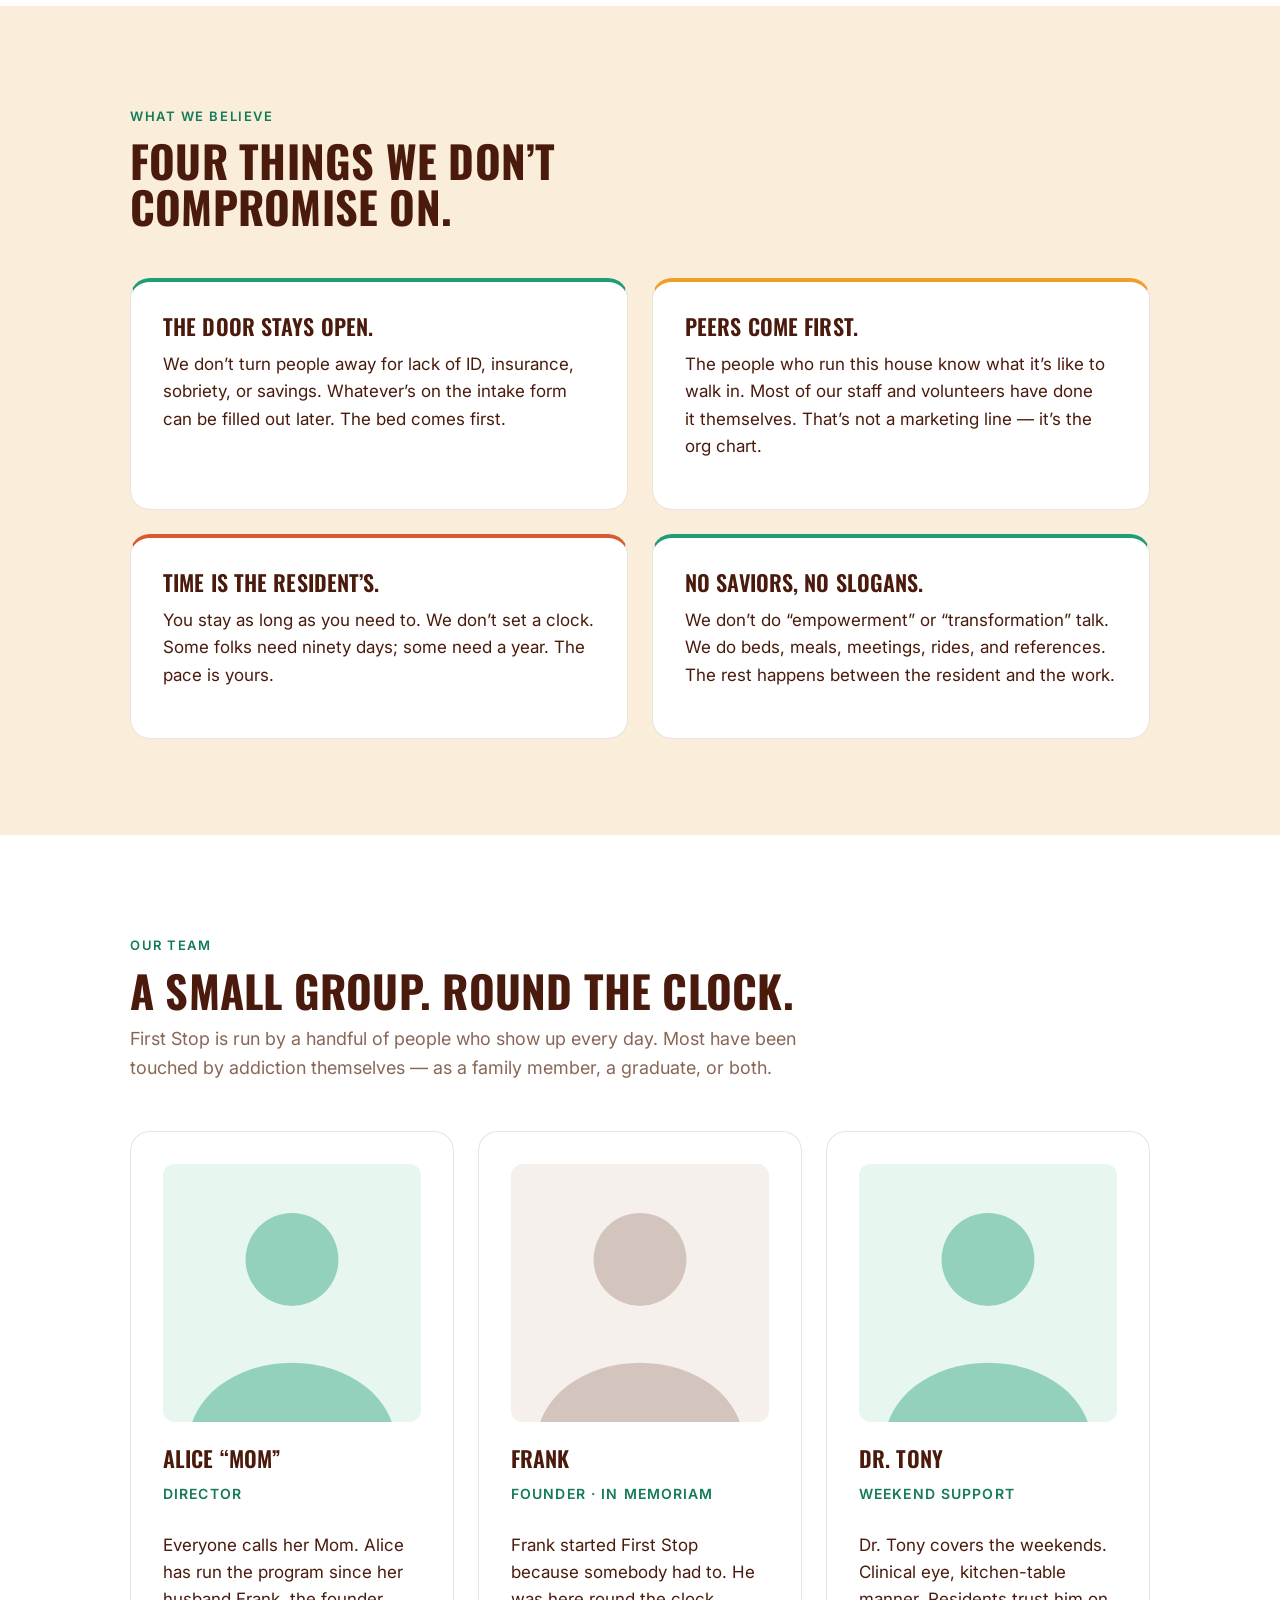
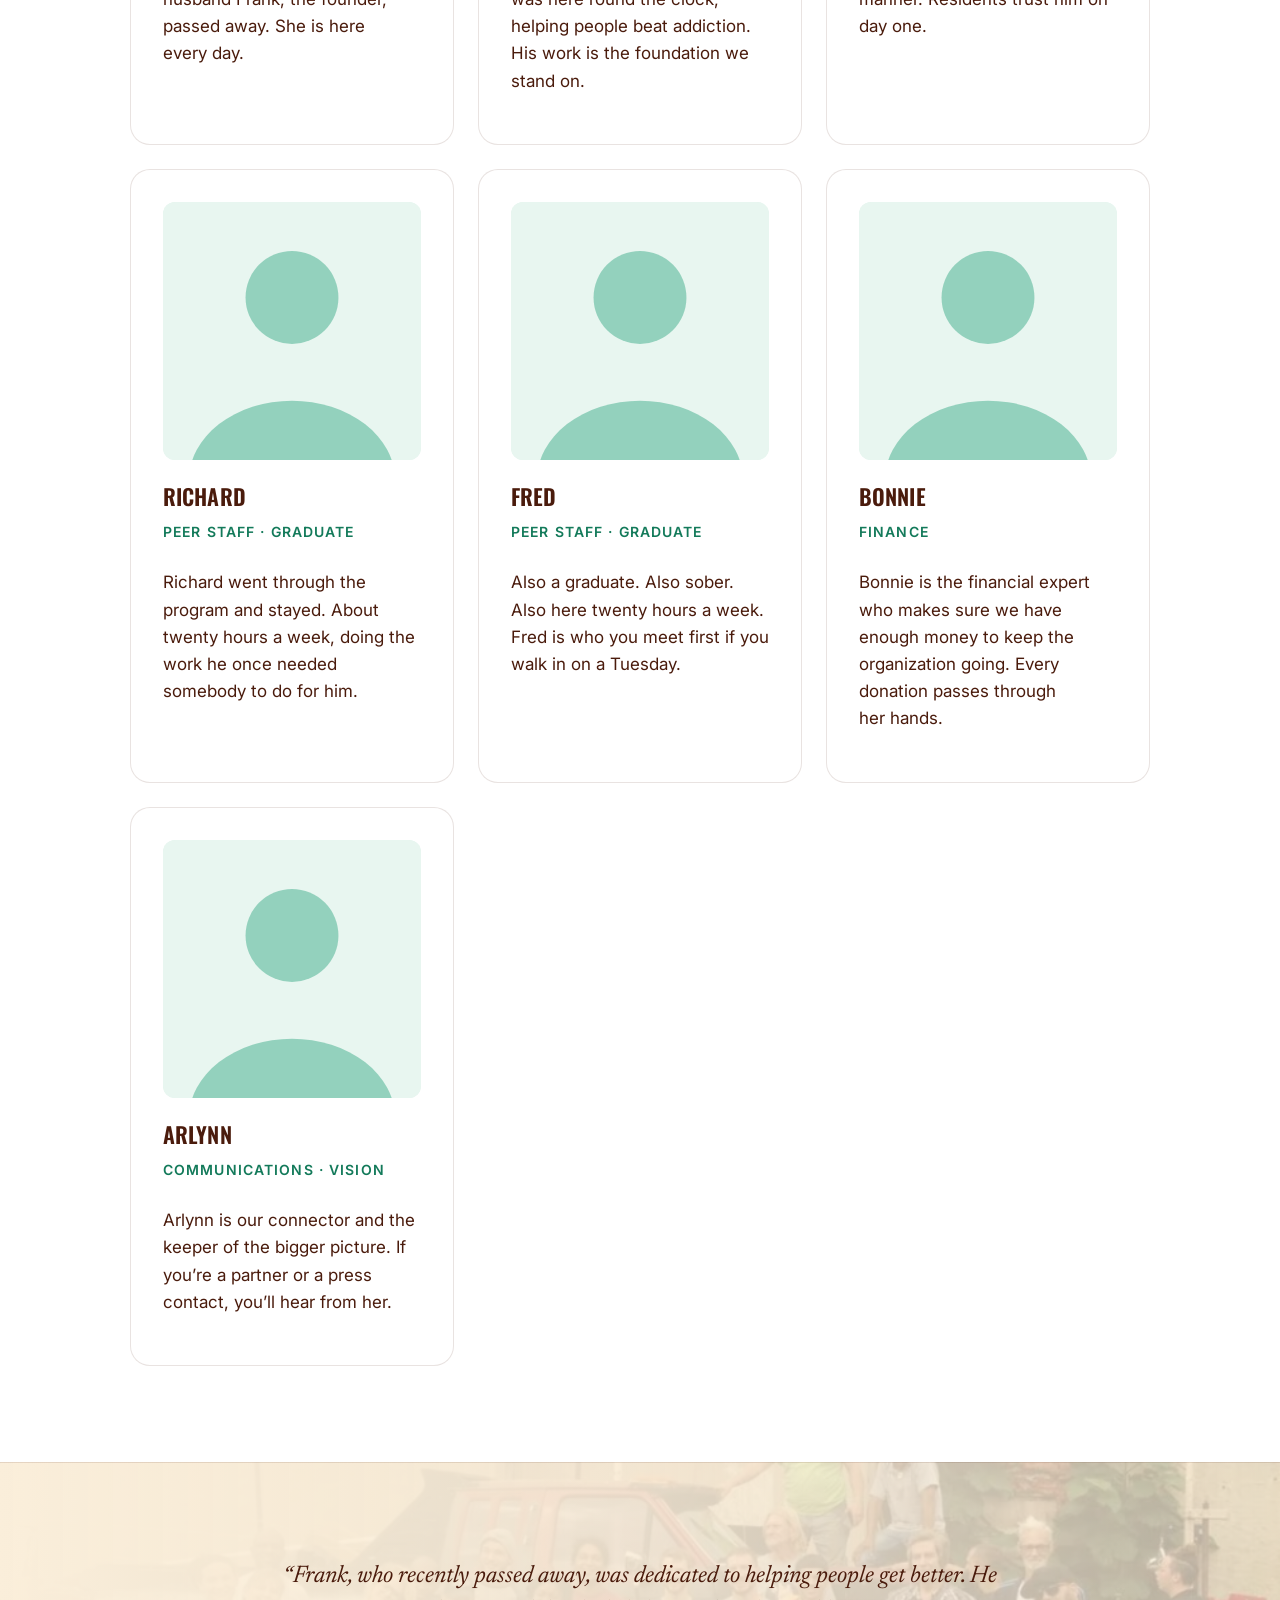
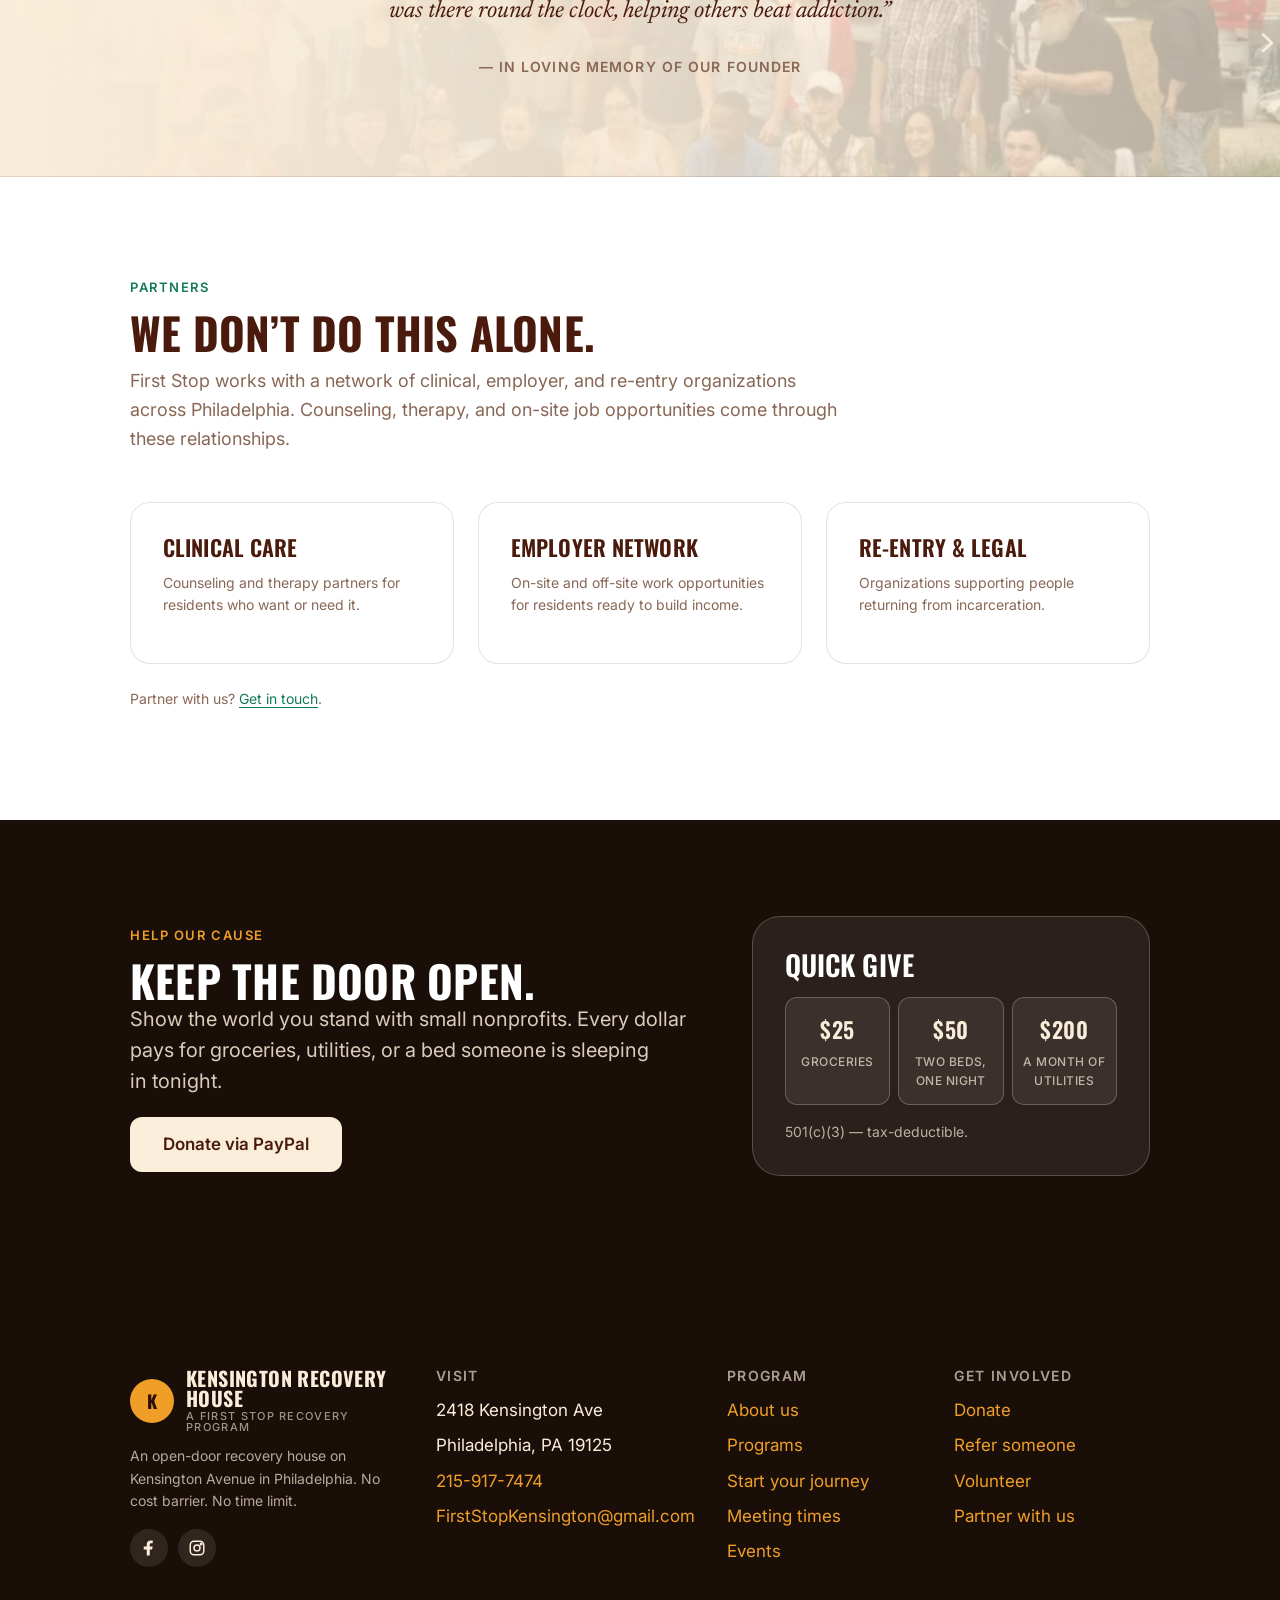
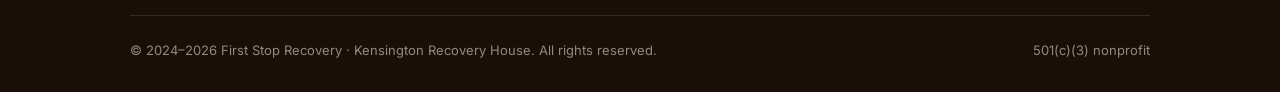
==== commit cc5a11e1: "Profile thumbnails, scene illustrations, JotForm intake, coming soon, fix meeting-times - About: neu" ====
--- a/about.html
+++ b/about.html
@@ -111,43 +111,43 @@
         </div>
         <div class="grid-3">
           <div class="card">
-            <div class="photo-placeholder" style="aspect-ratio: 1/1; border-radius: var(--radius-md); margin-bottom: var(--space-3);">Photo &mdash; Alice</div>
+            <div style="aspect-ratio:1/1;border-radius:var(--radius-md);margin-bottom:var(--space-3);overflow:hidden;background:#E8F6F0;"><svg viewBox="0 0 200 200" xmlns="http://www.w3.org/2000/svg" style="display:block;width:100%;height:100%;" aria-hidden="true"><rect width="200" height="200" fill="#E8F6F0"/><circle cx="100" cy="74" r="36" fill="#1D9E75" opacity="0.42"/><ellipse cx="100" cy="216" rx="80" ry="62" fill="#1D9E75" opacity="0.42"/></svg></div>
             <h3 style="font-size: 22px;">Alice &ldquo;Mom&rdquo;</h3>
             <p class="small" style="color: var(--teal-press); font-weight: 600; text-transform: uppercase; letter-spacing: 0.08em;">Director</p>
             <p>Everyone calls her Mom. Alice has run the program since her husband Frank, the founder, passed away. She is here every day.</p>
           </div>
           <div class="card">
-            <div class="photo-placeholder" style="aspect-ratio: 1/1; border-radius: var(--radius-md); margin-bottom: var(--space-3);">In memoriam &mdash; Frank</div>
+            <div style="aspect-ratio:1/1;border-radius:var(--radius-md);margin-bottom:var(--space-3);overflow:hidden;background:#F5F0EB;"><svg viewBox="0 0 200 200" xmlns="http://www.w3.org/2000/svg" style="display:block;width:100%;height:100%;" aria-hidden="true"><rect width="200" height="200" fill="#F5F0EB"/><circle cx="100" cy="74" r="36" fill="#4A1B0C" opacity="0.2"/><ellipse cx="100" cy="216" rx="80" ry="62" fill="#4A1B0C" opacity="0.2"/></svg></div>
             <h3 style="font-size: 22px;">Frank</h3>
             <p class="small" style="color: var(--teal-press); font-weight: 600; text-transform: uppercase; letter-spacing: 0.08em;">Founder &middot; In memoriam</p>
             <p>Frank started First Stop because somebody had to. He was here round the clock, helping people beat addiction. His work is the foundation we stand on.</p>
           </div>
           <div class="card">
-            <div class="photo-placeholder" style="aspect-ratio: 1/1; border-radius: var(--radius-md); margin-bottom: var(--space-3);">Photo &mdash; Dr. Tony</div>
+            <div style="aspect-ratio:1/1;border-radius:var(--radius-md);margin-bottom:var(--space-3);overflow:hidden;background:#E8F6F0;"><svg viewBox="0 0 200 200" xmlns="http://www.w3.org/2000/svg" style="display:block;width:100%;height:100%;" aria-hidden="true"><rect width="200" height="200" fill="#E8F6F0"/><circle cx="100" cy="74" r="36" fill="#1D9E75" opacity="0.42"/><ellipse cx="100" cy="216" rx="80" ry="62" fill="#1D9E75" opacity="0.42"/></svg></div>
             <h3 style="font-size: 22px;">Dr. Tony</h3>
             <p class="small" style="color: var(--teal-press); font-weight: 600; text-transform: uppercase; letter-spacing: 0.08em;">Weekend support</p>
             <p>Dr. Tony covers the weekends. Clinical eye, kitchen-table manner. Residents trust him on day one.</p>
           </div>
           <div class="card">
-            <div class="photo-placeholder" style="aspect-ratio: 1/1; border-radius: var(--radius-md); margin-bottom: var(--space-3);">Photo &mdash; Richard</div>
+            <div style="aspect-ratio:1/1;border-radius:var(--radius-md);margin-bottom:var(--space-3);overflow:hidden;background:#E8F6F0;"><svg viewBox="0 0 200 200" xmlns="http://www.w3.org/2000/svg" style="display:block;width:100%;height:100%;" aria-hidden="true"><rect width="200" height="200" fill="#E8F6F0"/><circle cx="100" cy="74" r="36" fill="#1D9E75" opacity="0.42"/><ellipse cx="100" cy="216" rx="80" ry="62" fill="#1D9E75" opacity="0.42"/></svg></div>
             <h3 style="font-size: 22px;">Richard</h3>
             <p class="small" style="color: var(--teal-press); font-weight: 600; text-transform: uppercase; letter-spacing: 0.08em;">Peer staff &middot; Graduate</p>
             <p>Richard went through the program and stayed. About twenty hours a week, doing the work he once needed somebody to do for him.</p>
           </div>
           <div class="card">
-            <div class="photo-placeholder" style="aspect-ratio: 1/1; border-radius: var(--radius-md); margin-bottom: var(--space-3);">Photo &mdash; Fred</div>
+            <div style="aspect-ratio:1/1;border-radius:var(--radius-md);margin-bottom:var(--space-3);overflow:hidden;background:#E8F6F0;"><svg viewBox="0 0 200 200" xmlns="http://www.w3.org/2000/svg" style="display:block;width:100%;height:100%;" aria-hidden="true"><rect width="200" height="200" fill="#E8F6F0"/><circle cx="100" cy="74" r="36" fill="#1D9E75" opacity="0.42"/><ellipse cx="100" cy="216" rx="80" ry="62" fill="#1D9E75" opacity="0.42"/></svg></div>
             <h3 style="font-size: 22px;">Fred</h3>
             <p class="small" style="color: var(--teal-press); font-weight: 600; text-transform: uppercase; letter-spacing: 0.08em;">Peer staff &middot; Graduate</p>
             <p>Also a graduate. Also sober. Also here twenty hours a week. Fred is who you meet first if you walk in on a Tuesday.</p>
           </div>
           <div class="card">
-            <div class="photo-placeholder" style="aspect-ratio: 1/1; border-radius: var(--radius-md); margin-bottom: var(--space-3);">Photo &mdash; Bonnie</div>
+            <div style="aspect-ratio:1/1;border-radius:var(--radius-md);margin-bottom:var(--space-3);overflow:hidden;background:#E8F6F0;"><svg viewBox="0 0 200 200" xmlns="http://www.w3.org/2000/svg" style="display:block;width:100%;height:100%;" aria-hidden="true"><rect width="200" height="200" fill="#E8F6F0"/><circle cx="100" cy="74" r="36" fill="#1D9E75" opacity="0.42"/><ellipse cx="100" cy="216" rx="80" ry="62" fill="#1D9E75" opacity="0.42"/></svg></div>
             <h3 style="font-size: 22px;">Bonnie</h3>
             <p class="small" style="color: var(--teal-press); font-weight: 600; text-transform: uppercase; letter-spacing: 0.08em;">Finance</p>
             <p>Bonnie is the financial expert who makes sure we have enough money to keep the organization going. Every donation passes through her hands.</p>
           </div>
           <div class="card">
-            <div class="photo-placeholder" style="aspect-ratio: 1/1; border-radius: var(--radius-md); margin-bottom: var(--space-3);">Photo &mdash; Arlynn</div>
+            <div style="aspect-ratio:1/1;border-radius:var(--radius-md);margin-bottom:var(--space-3);overflow:hidden;background:#E8F6F0;"><svg viewBox="0 0 200 200" xmlns="http://www.w3.org/2000/svg" style="display:block;width:100%;height:100%;" aria-hidden="true"><rect width="200" height="200" fill="#E8F6F0"/><circle cx="100" cy="74" r="36" fill="#1D9E75" opacity="0.42"/><ellipse cx="100" cy="216" rx="80" ry="62" fill="#1D9E75" opacity="0.42"/></svg></div>
             <h3 style="font-size: 22px;">Arlynn</h3>
             <p class="small" style="color: var(--teal-press); font-weight: 600; text-transform: uppercase; letter-spacing: 0.08em;">Communications &middot; Vision</p>
             <p>Arlynn is our connector and the keeper of the bigger picture. If you&rsquo;re a partner or a press contact, you&rsquo;ll hear from her.</p>
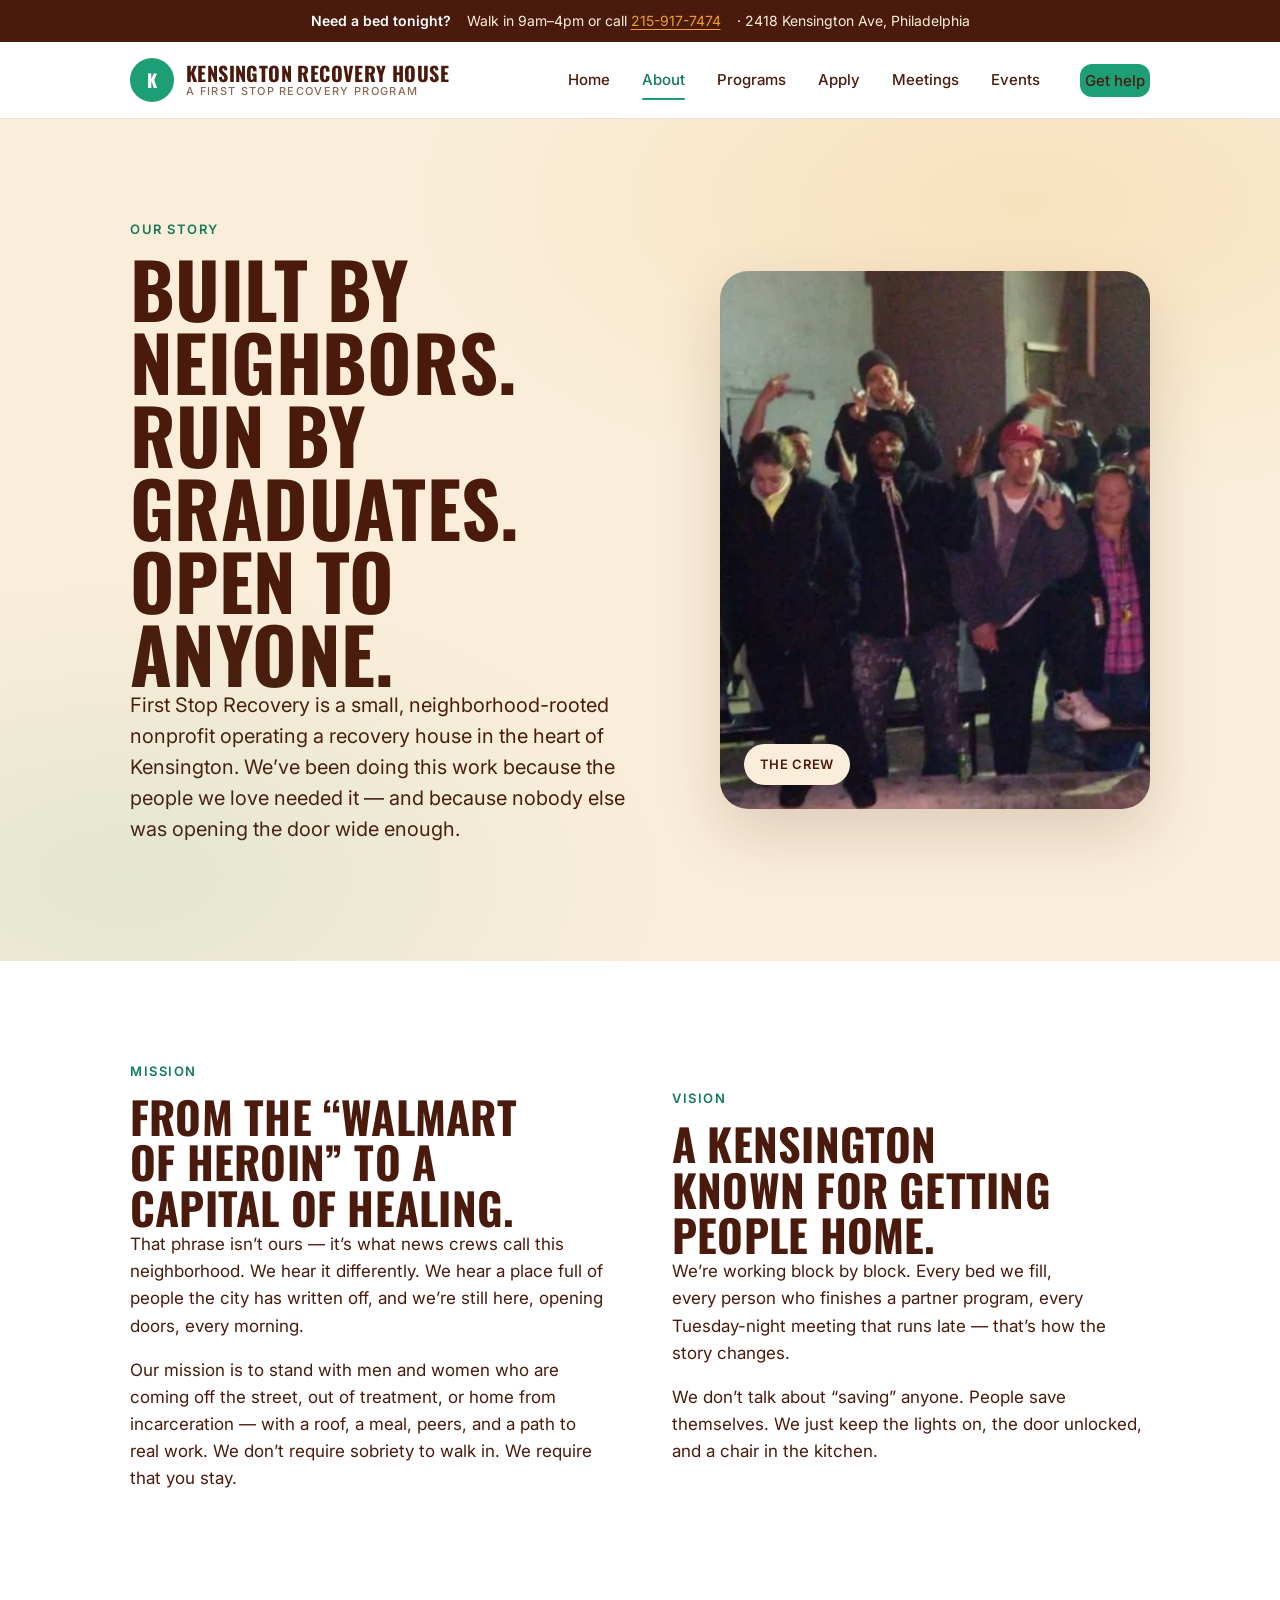
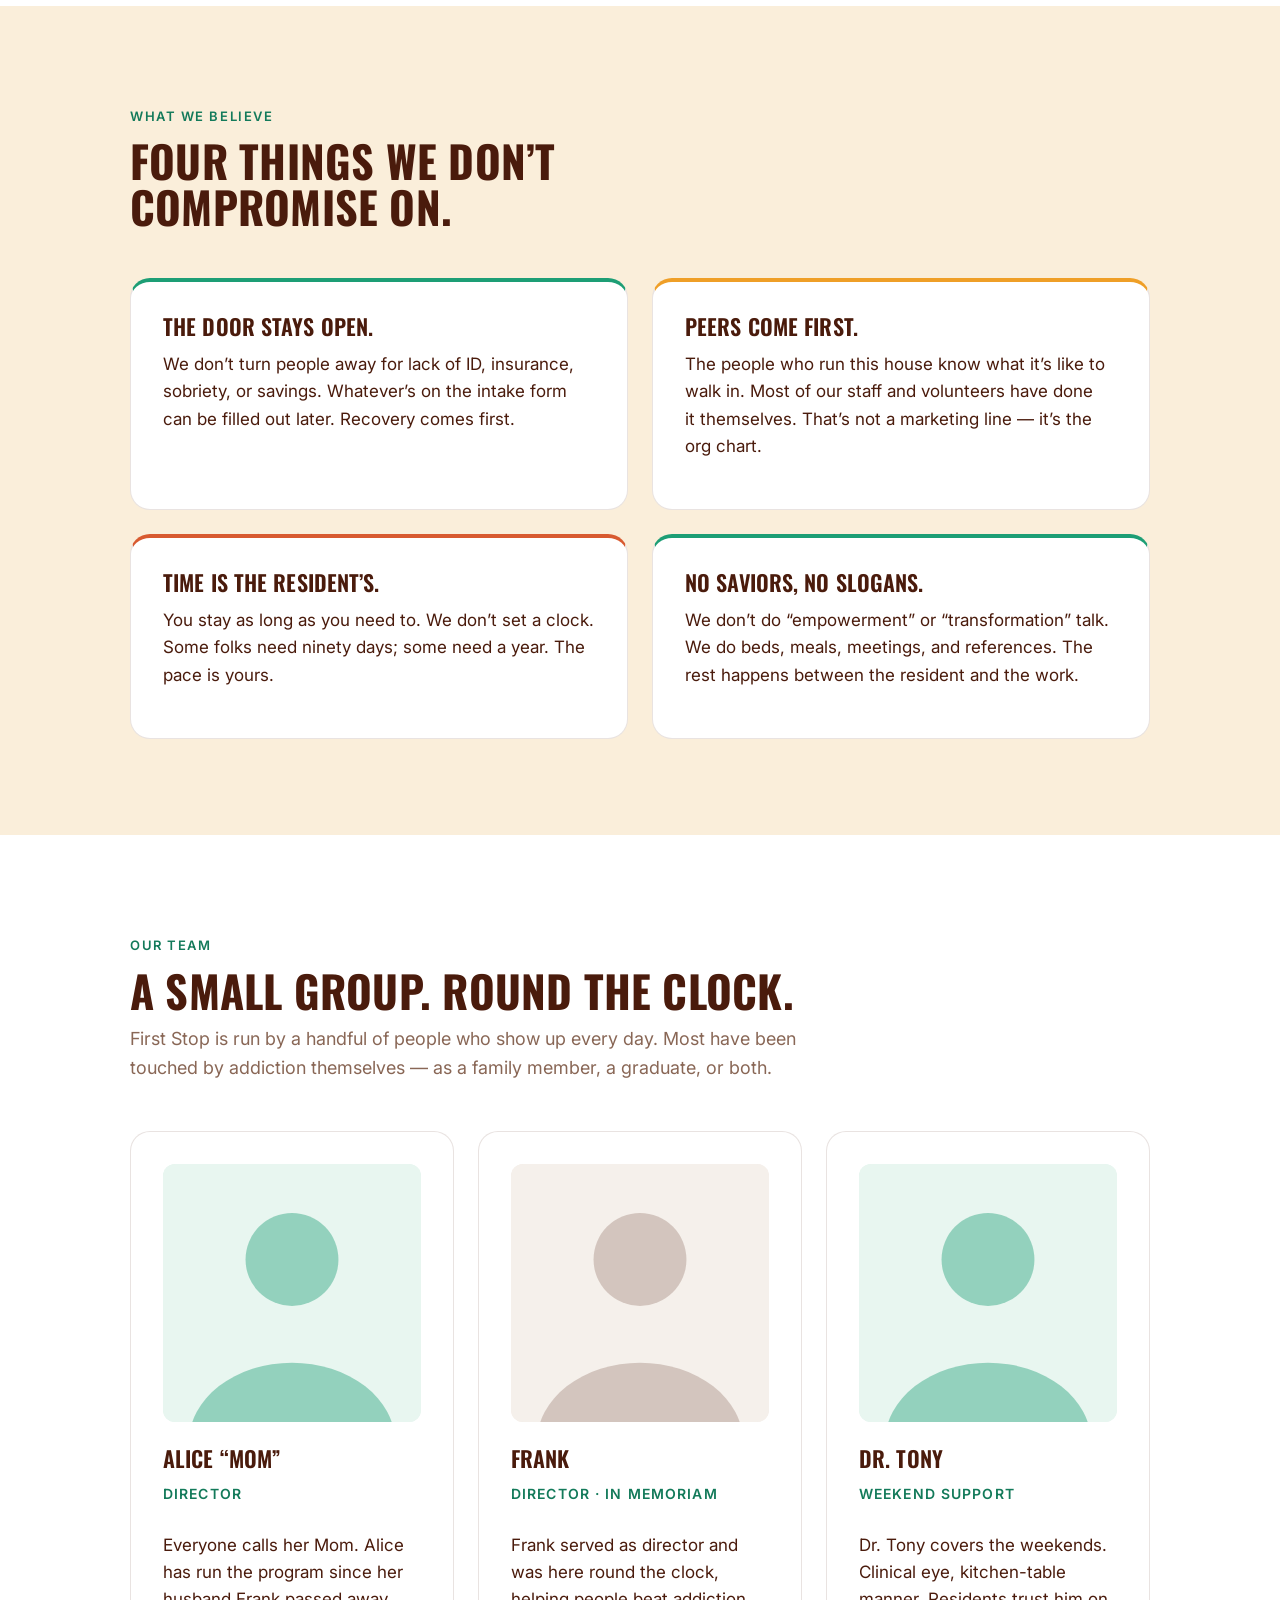
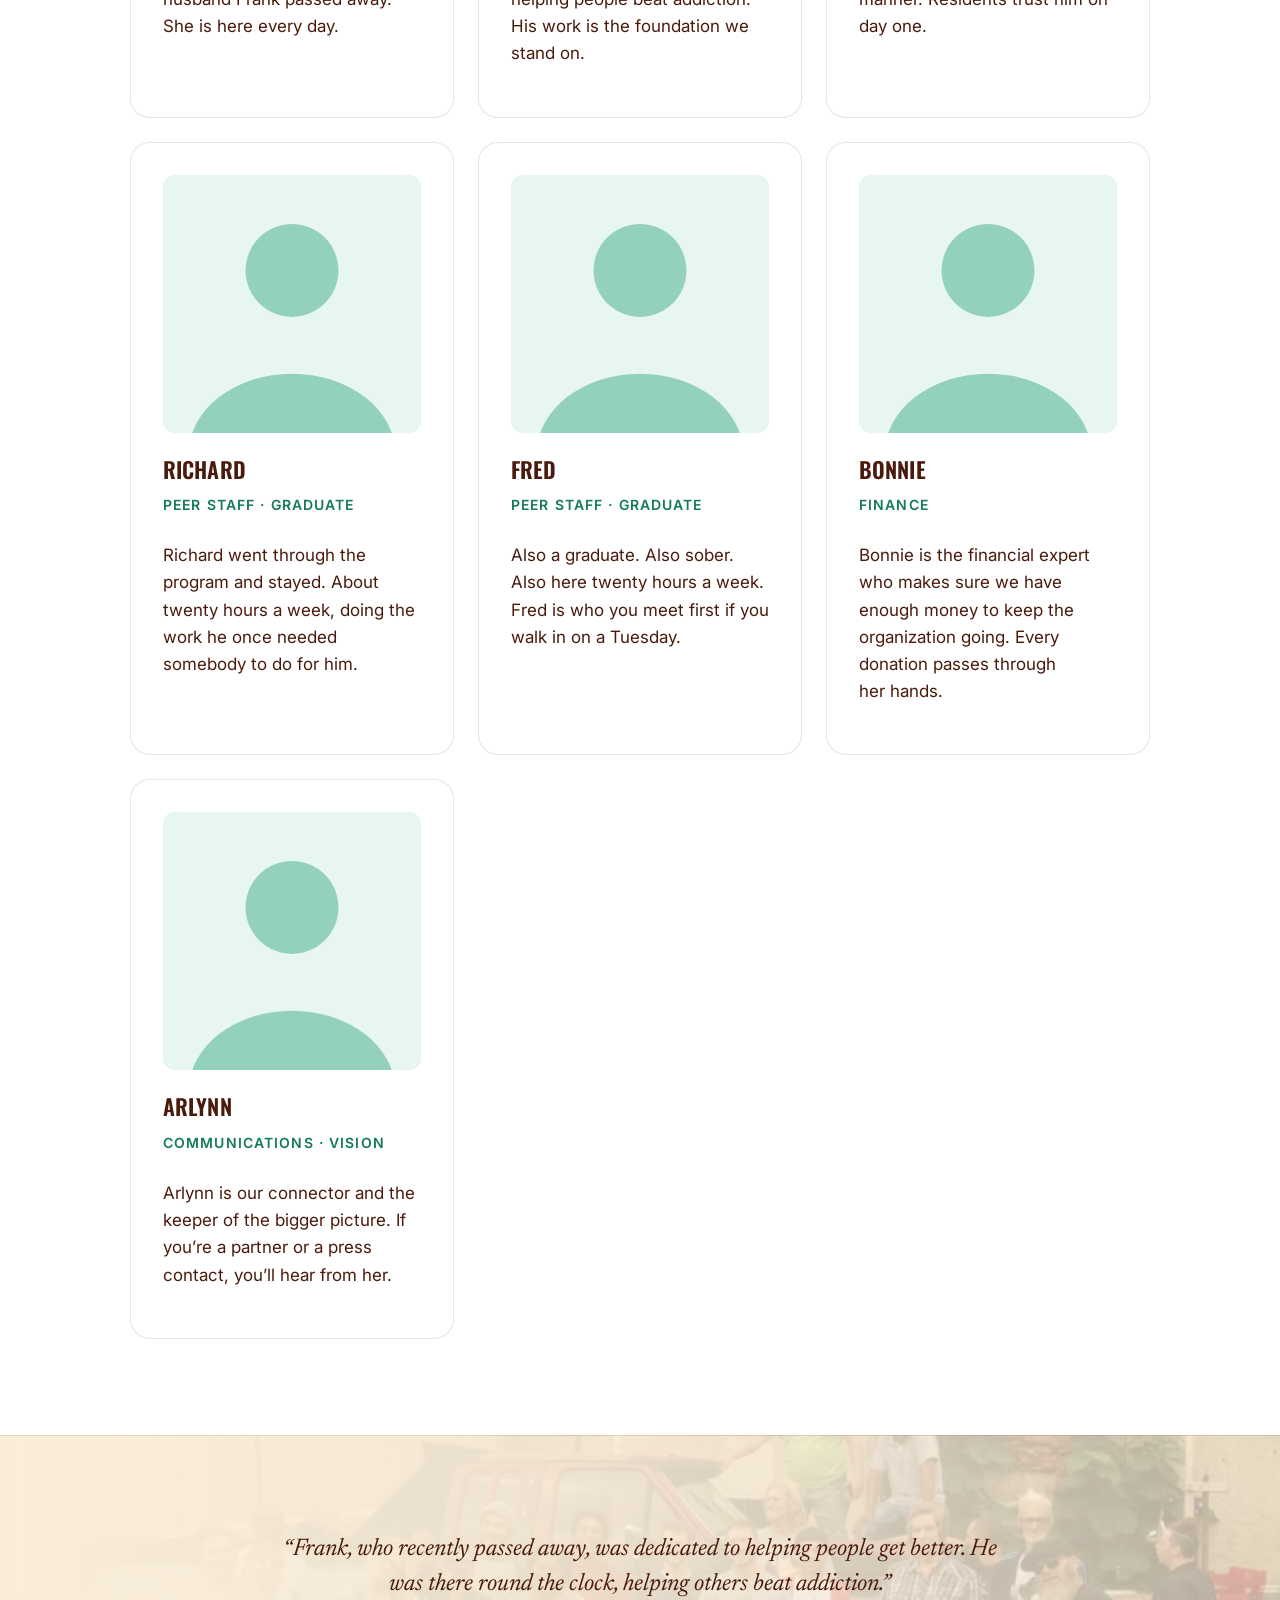
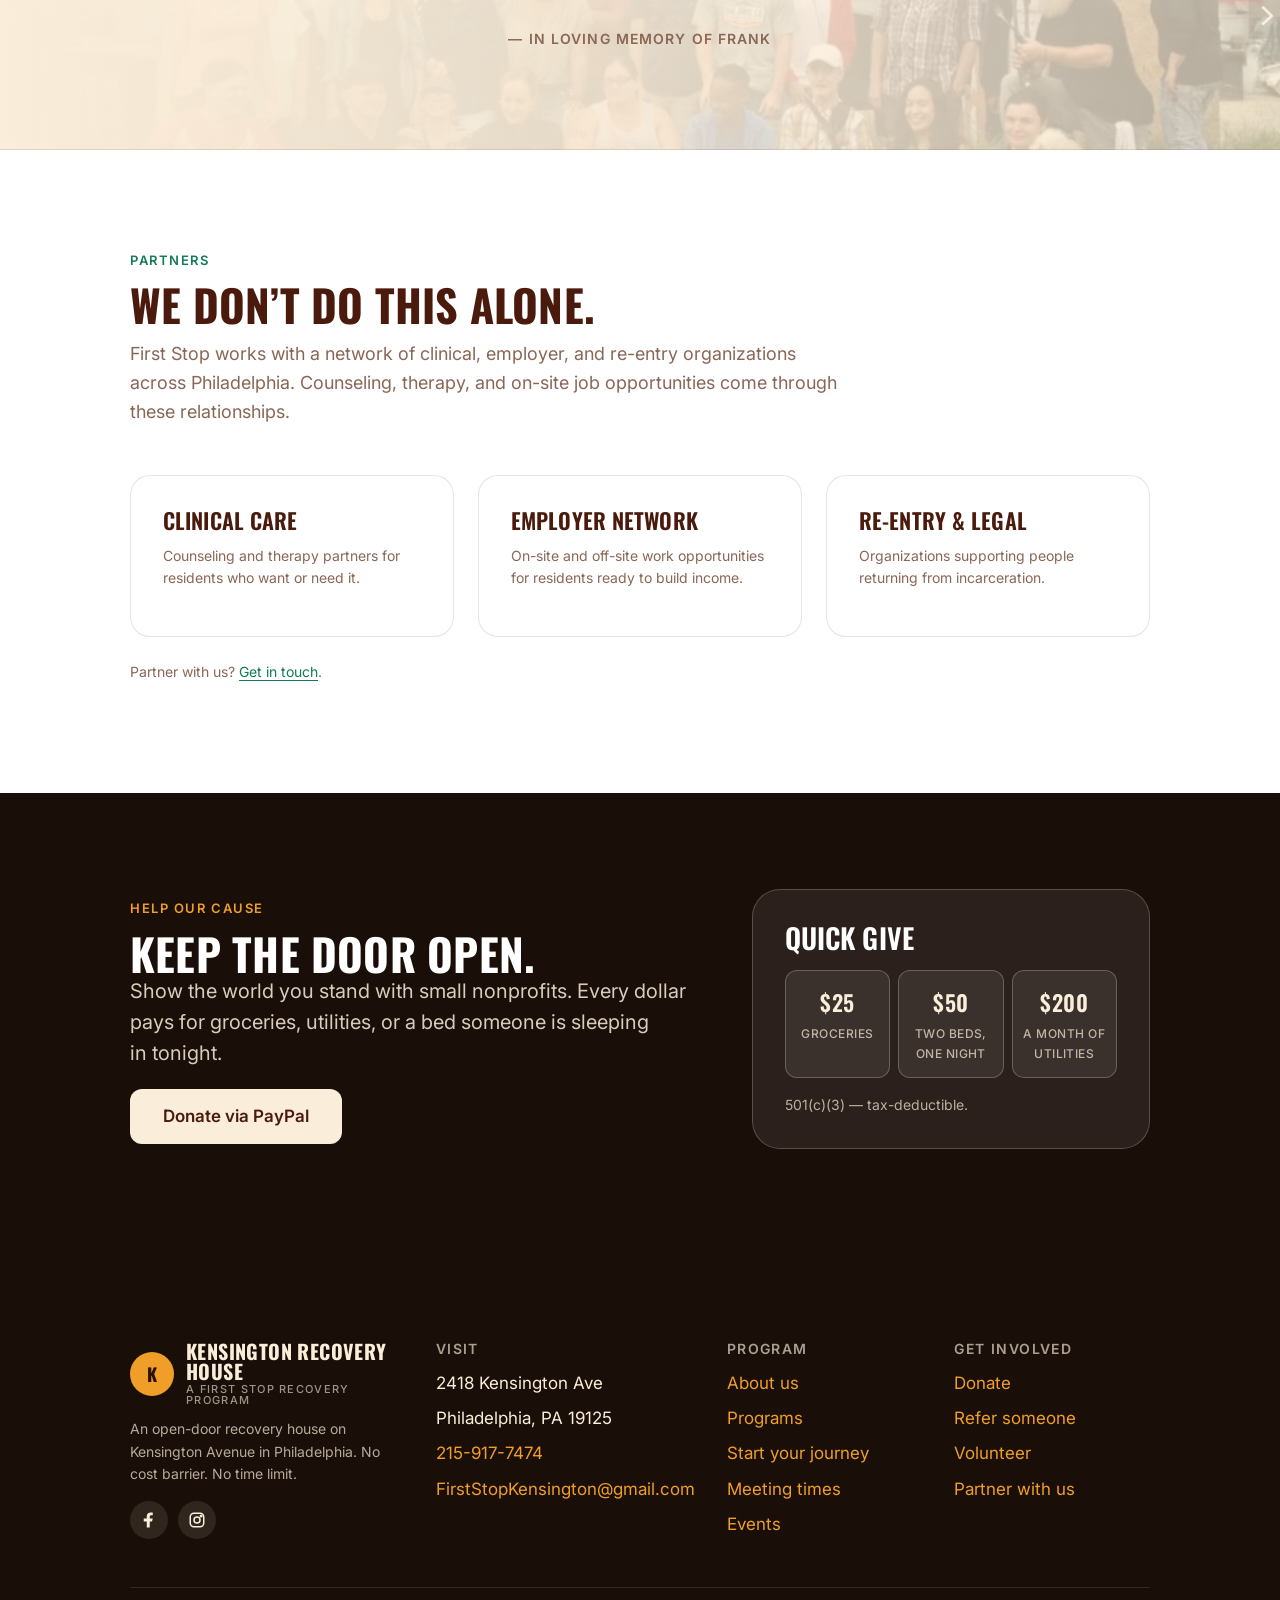
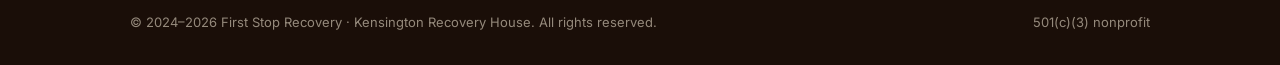
==== commit 84207ee3: "Fix inaccurate content: intake hours, MAT policy, Frank role, recovery-first messaging" ====
--- a/about.html
+++ b/about.html
@@ -14,7 +14,7 @@
 
   <div class="urgent-strip">
     <strong>Need a bed tonight?</strong>
-    <span>Walk in 9am&ndash;5pm or call <a href="tel:2159177474">215-917-7474</a></span>
+    <span>Walk in 9am&ndash;4pm or call <a href="tel:2159177474">215-917-7474</a></span>
     <span>&middot; 2418 Kensington Ave, Philadelphia</span>
   </div>
 
@@ -83,7 +83,7 @@
         <div class="grid-2">
           <div class="card card-accent">
             <h3>The door stays open.</h3>
-            <p>We don&rsquo;t turn people away for lack of ID, insurance, sobriety, or savings. Whatever&rsquo;s on the intake form can be filled out later. The bed comes first.</p>
+            <p>We don&rsquo;t turn people away for lack of ID, insurance, sobriety, or savings. Whatever&rsquo;s on the intake form can be filled out later. Recovery comes first.</p>
           </div>
           <div class="card card-accent gold">
             <h3>Peers come first.</h3>
@@ -95,7 +95,7 @@
           </div>
           <div class="card card-accent">
             <h3>No saviors, no slogans.</h3>
-            <p>We don&rsquo;t do &ldquo;empowerment&rdquo; or &ldquo;transformation&rdquo; talk. We do beds, meals, meetings, rides, and references. The rest happens between the resident and the work.</p>
+            <p>We don&rsquo;t do &ldquo;empowerment&rdquo; or &ldquo;transformation&rdquo; talk. We do beds, meals, meetings, and references. The rest happens between the resident and the work.</p>
           </div>
         </div>
       </div>
@@ -114,13 +114,13 @@
             <div style="aspect-ratio:1/1;border-radius:var(--radius-md);margin-bottom:var(--space-3);overflow:hidden;background:#E8F6F0;"><svg viewBox="0 0 200 200" xmlns="http://www.w3.org/2000/svg" style="display:block;width:100%;height:100%;" aria-hidden="true"><rect width="200" height="200" fill="#E8F6F0"/><circle cx="100" cy="74" r="36" fill="#1D9E75" opacity="0.42"/><ellipse cx="100" cy="216" rx="80" ry="62" fill="#1D9E75" opacity="0.42"/></svg></div>
             <h3 style="font-size: 22px;">Alice &ldquo;Mom&rdquo;</h3>
             <p class="small" style="color: var(--teal-press); font-weight: 600; text-transform: uppercase; letter-spacing: 0.08em;">Director</p>
-            <p>Everyone calls her Mom. Alice has run the program since her husband Frank, the founder, passed away. She is here every day.</p>
+            <p>Everyone calls her Mom. Alice has run the program since her husband Frank passed away. She is here every day.</p>
           </div>
           <div class="card">
             <div style="aspect-ratio:1/1;border-radius:var(--radius-md);margin-bottom:var(--space-3);overflow:hidden;background:#F5F0EB;"><svg viewBox="0 0 200 200" xmlns="http://www.w3.org/2000/svg" style="display:block;width:100%;height:100%;" aria-hidden="true"><rect width="200" height="200" fill="#F5F0EB"/><circle cx="100" cy="74" r="36" fill="#4A1B0C" opacity="0.2"/><ellipse cx="100" cy="216" rx="80" ry="62" fill="#4A1B0C" opacity="0.2"/></svg></div>
             <h3 style="font-size: 22px;">Frank</h3>
-            <p class="small" style="color: var(--teal-press); font-weight: 600; text-transform: uppercase; letter-spacing: 0.08em;">Founder &middot; In memoriam</p>
-            <p>Frank started First Stop because somebody had to. He was here round the clock, helping people beat addiction. His work is the foundation we stand on.</p>
+            <p class="small" style="color: var(--teal-press); font-weight: 600; text-transform: uppercase; letter-spacing: 0.08em;">Director &middot; In memoriam</p>
+            <p>Frank served as director and was here round the clock, helping people beat addiction. His work is the foundation we stand on.</p>
           </div>
           <div class="card">
             <div style="aspect-ratio:1/1;border-radius:var(--radius-md);margin-bottom:var(--space-3);overflow:hidden;background:#E8F6F0;"><svg viewBox="0 0 200 200" xmlns="http://www.w3.org/2000/svg" style="display:block;width:100%;height:100%;" aria-hidden="true"><rect width="200" height="200" fill="#E8F6F0"/><circle cx="100" cy="74" r="36" fill="#1D9E75" opacity="0.42"/><ellipse cx="100" cy="216" rx="80" ry="62" fill="#1D9E75" opacity="0.42"/></svg></div>
@@ -160,7 +160,7 @@
     <section class="callout" style="background-image: linear-gradient(to right, var(--cream) 0%, color-mix(in srgb, var(--cream) 90%, transparent) 50%, color-mix(in srgb, var(--cream) 70%, transparent) 100%), url('photos/group-night.png'); background-size: cover; background-position: center;">
       <div class="container">
         <p class="quote">&ldquo;Frank, who recently passed away, was dedicated to helping people get better. He was there round the clock, helping others beat addiction.&rdquo;</p>
-        <cite>&mdash; In loving memory of our founder</cite>
+        <cite>&mdash; In loving memory of Frank</cite>
       </div>
     </section>
 
@@ -235,3 +235,4 @@
   </script>
 </body>
 </html>
+                                                 
